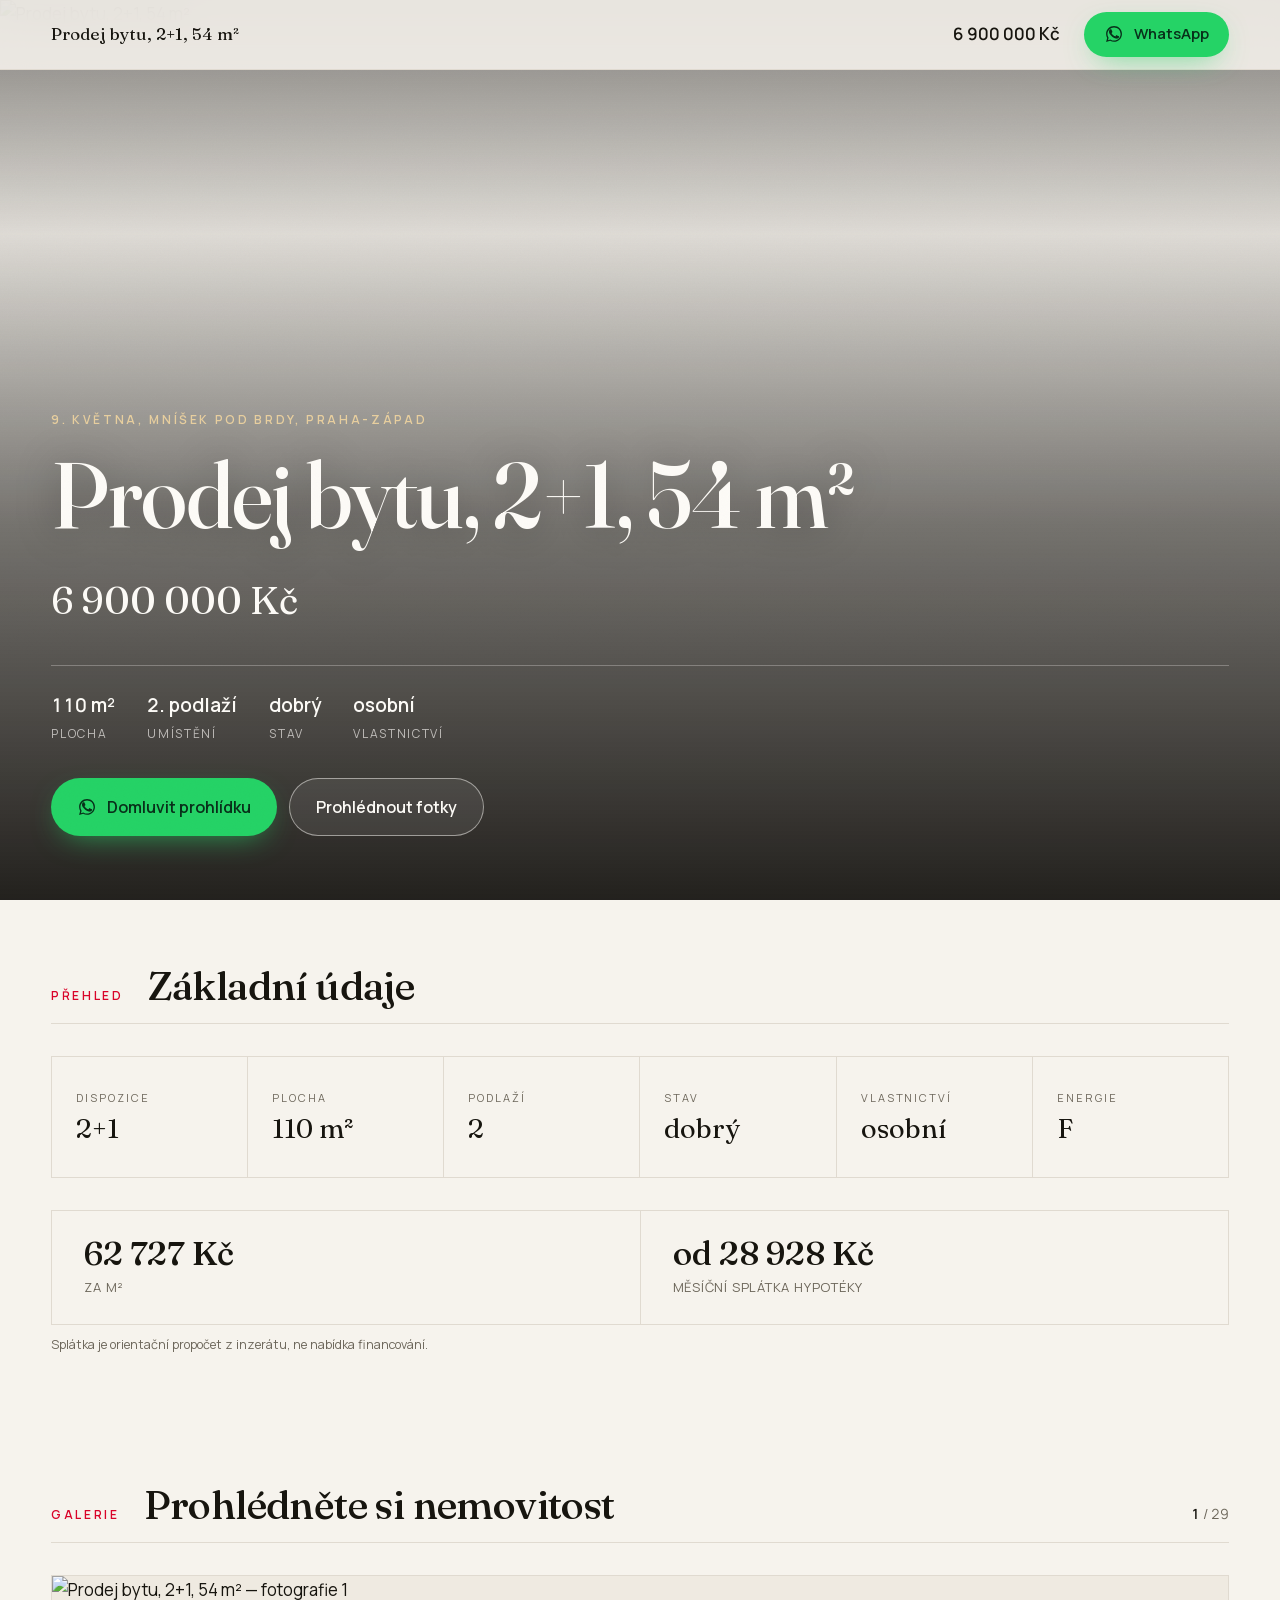
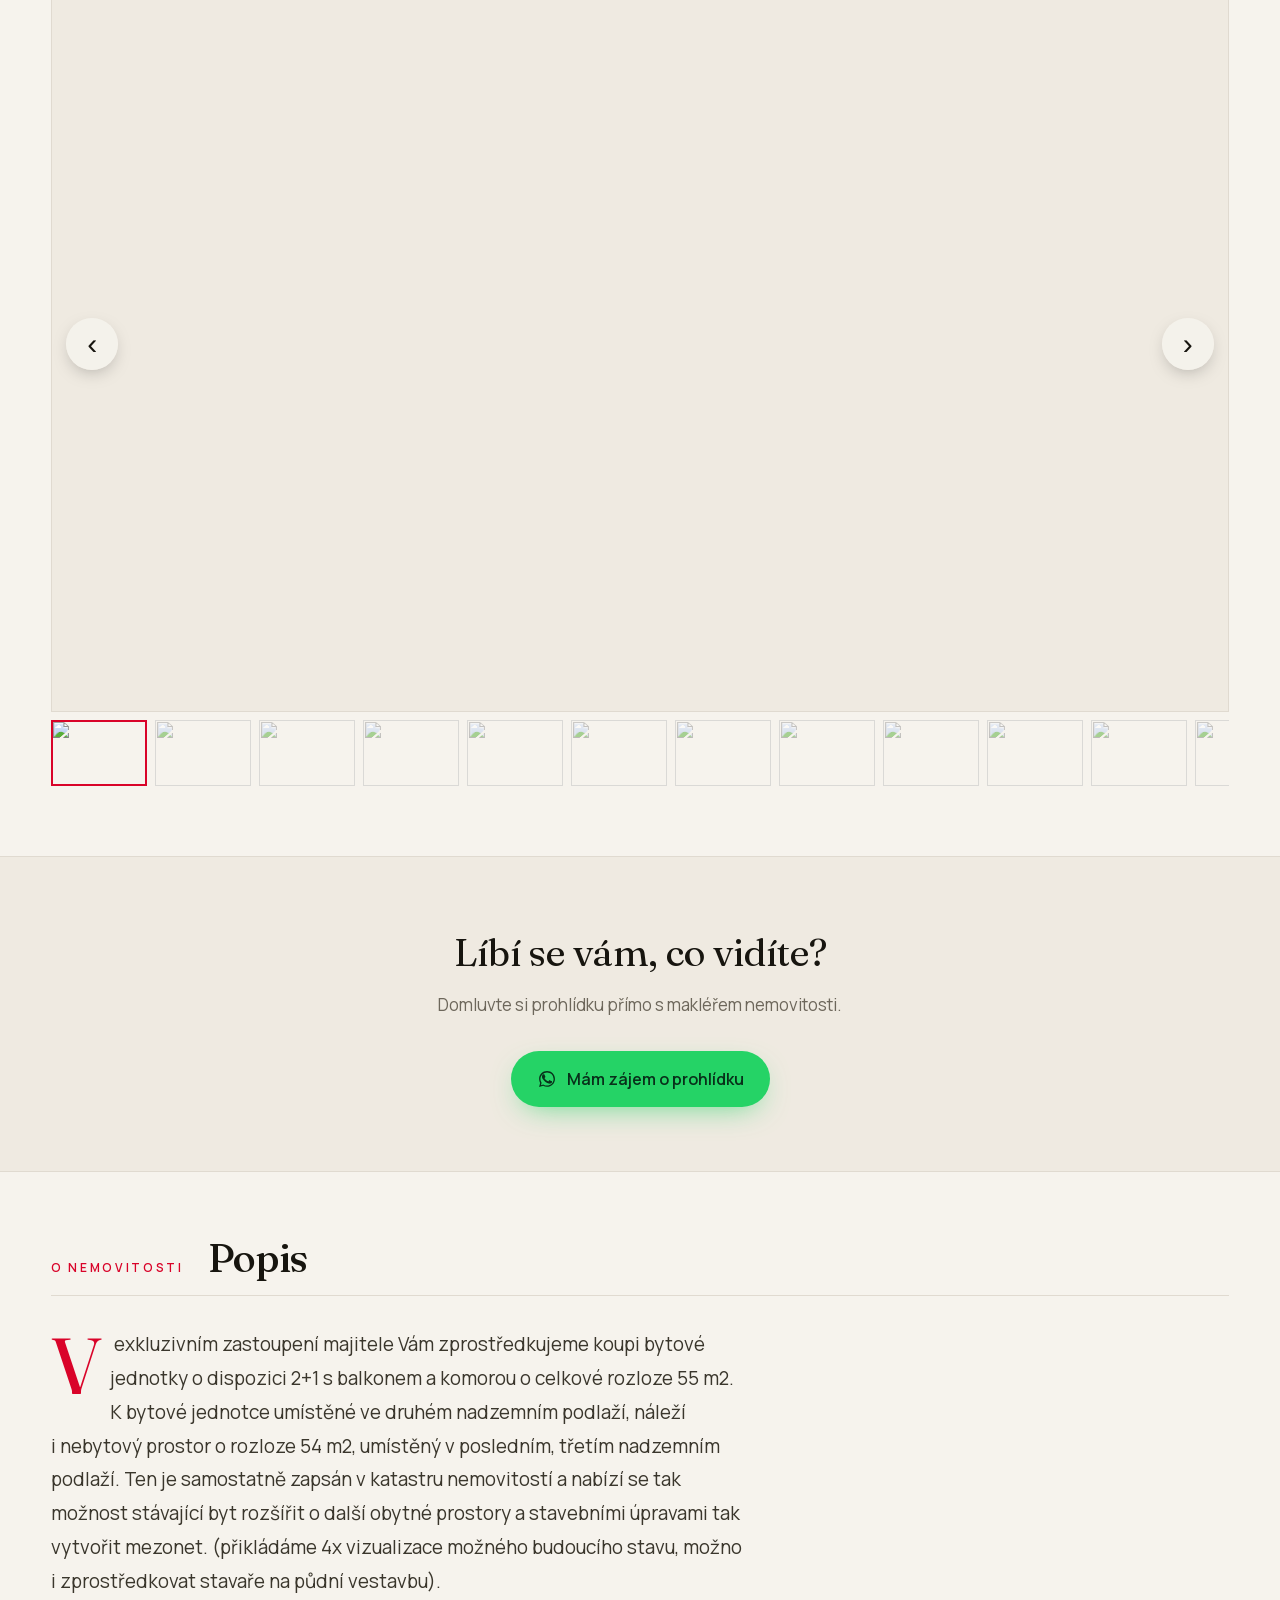
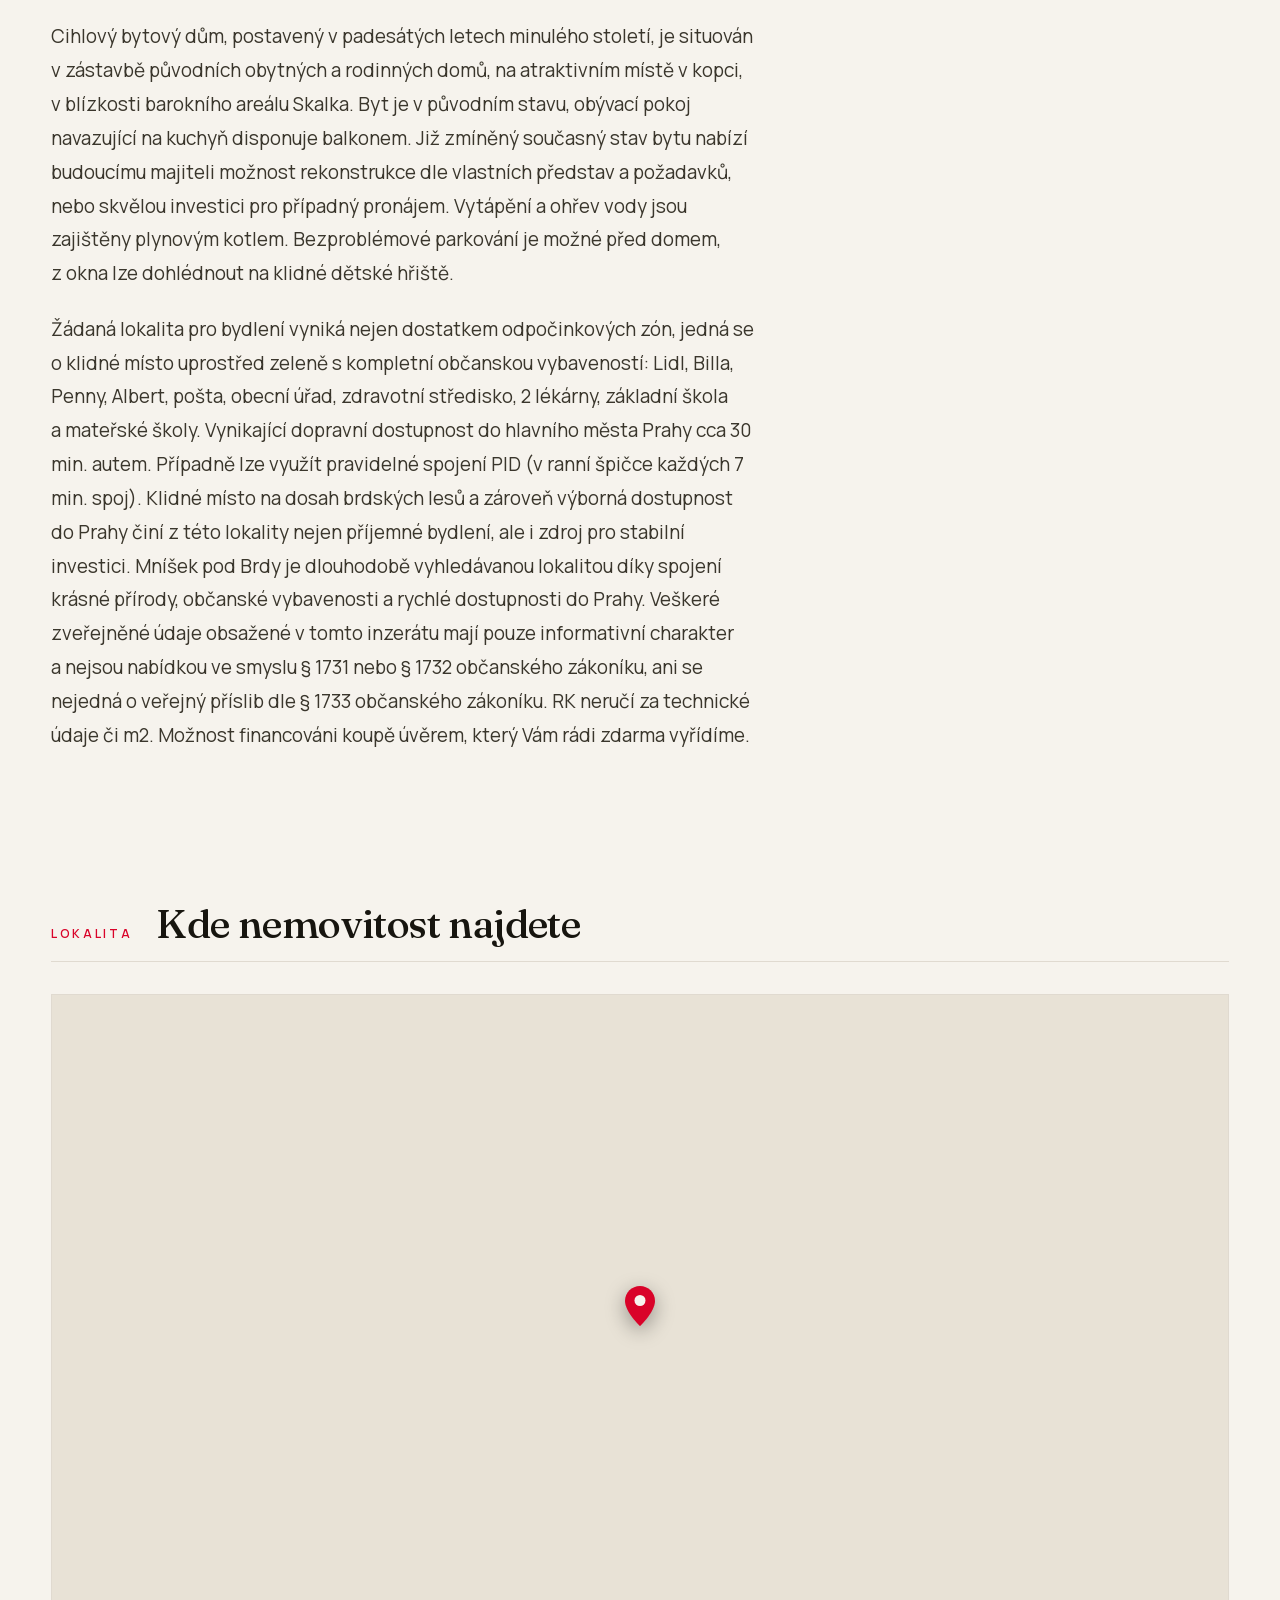
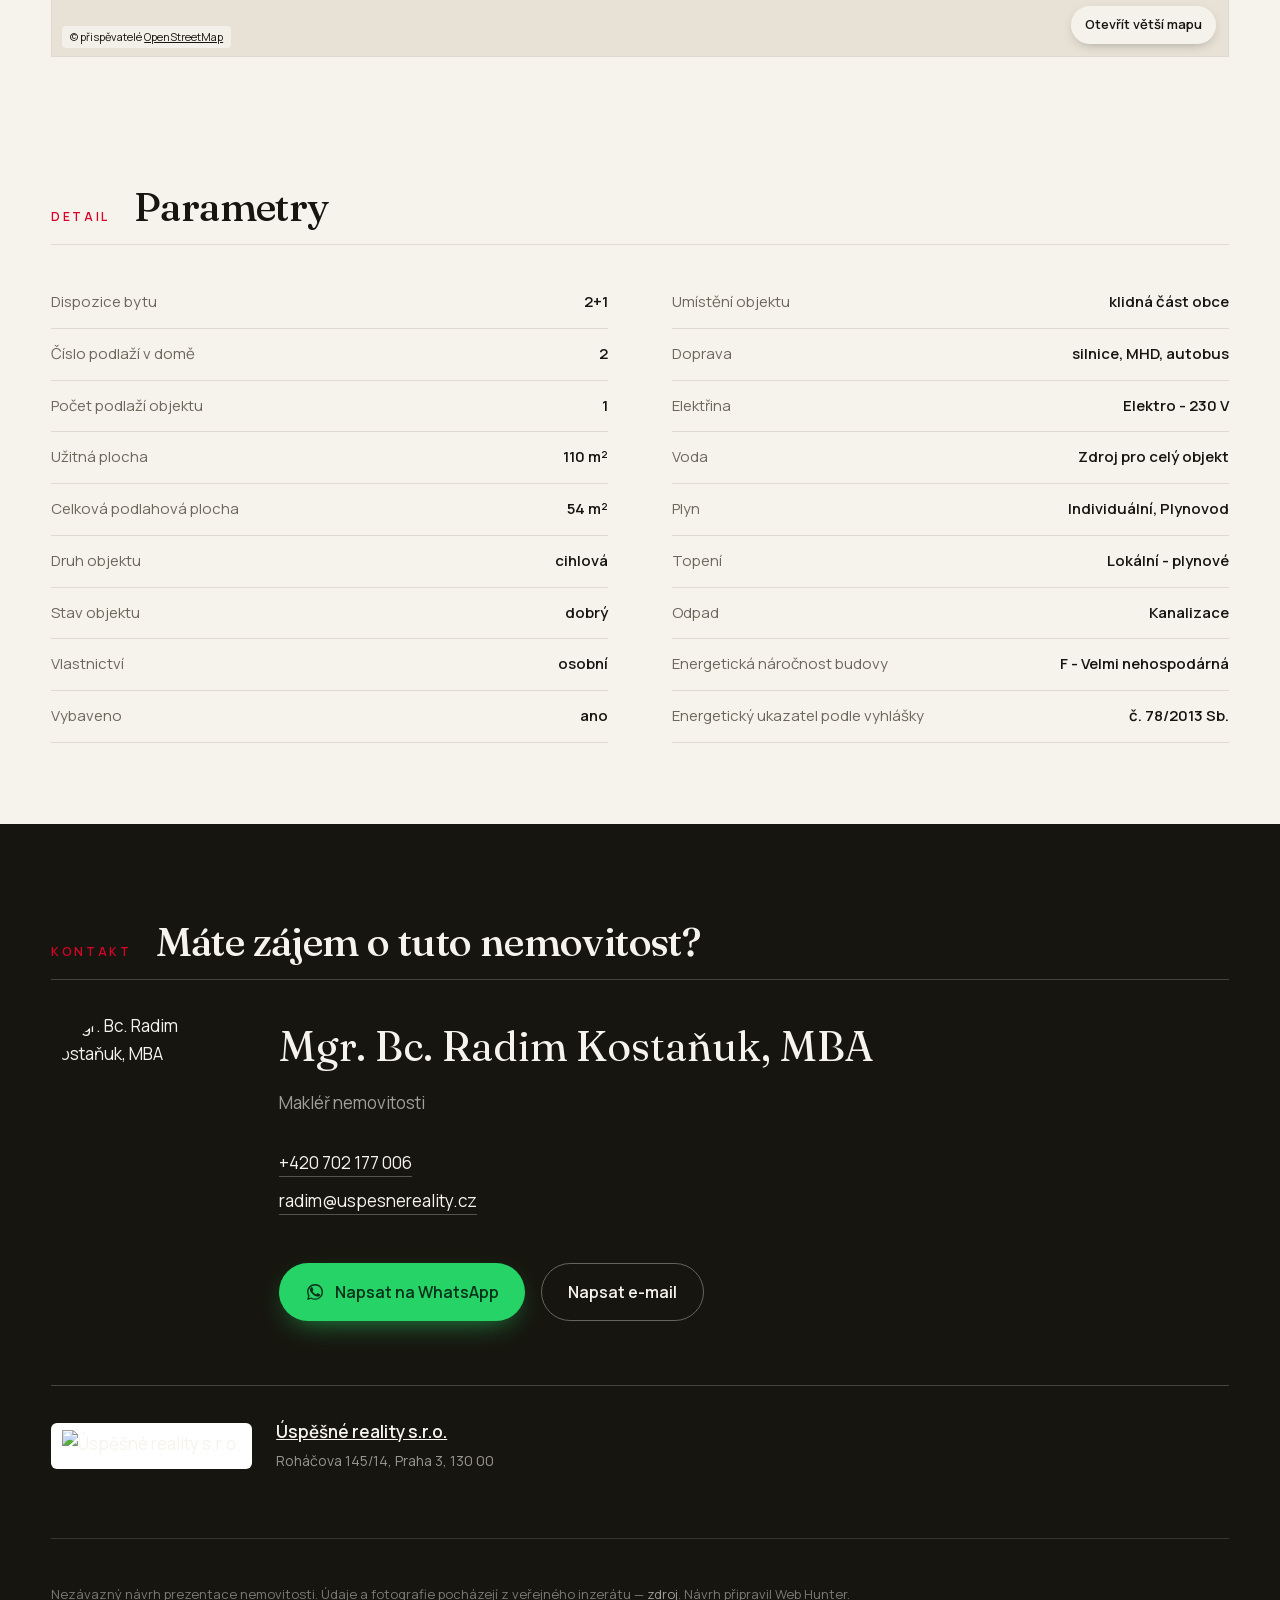
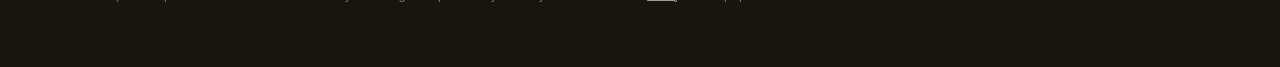
==== prodej-bytu-2-1-54-m2-8612311/index.html @ 0ba601f6 "deploy" ====
<!doctype html>
<html lang="cs"><head>
<meta charset="utf-8">
<meta name="viewport" content="width=device-width,initial-scale=1">
<title>Prodej bytu, 2+1, 54 m² — 9. května, Mníšek pod Brdy, Praha-západ</title>
<meta name="description" content="V exkluzivním zastoupení majitele Vám zprostředkujeme koupi bytové jednotky o dispozici 2+1 s balkonem a komorou o celkové rozloze 55 m2. K bytové jednotce um">
<meta property="og:title" content="Prodej bytu, 2+1, 54 m²">
<meta property="og:description" content="V exkluzivním zastoupení majitele Vám zprostředkujeme koupi bytové jednotky o dispozici 2+1 s balkonem a komorou o celkové rozloze 55 m2. K bytové jednotce um">
<meta property="og:type" content="website">
<meta property="og:locale" content="cs_CZ">
<meta property="og:image" content="https://st.realitymix.cz/i/66675008/8612311/nab_496396875.jpg">
<meta property="og:image:alt" content="Prodej bytu, 2+1, 54 m²">
<meta name="twitter:card" content="summary_large_image">
<meta name="twitter:title" content="Prodej bytu, 2+1, 54 m²">
<meta name="twitter:description" content="V exkluzivním zastoupení majitele Vám zprostředkujeme koupi bytové jednotky o dispozici 2+1 s balkonem a komorou o celkové rozloze 55 m2. K bytové jednotce um">
<meta name="robots" content="noindex">
<script type="application/ld+json">{"@context":"https://schema.org","@graph":[{"@type":"Apartment","@id":"#nemovitost","name":"Prodej bytu, 2+1, 54 m²","address":{"@type":"PostalAddress","addressCountry":"CZ","streetAddress":"9. května","addressLocality":"Středočeský kraj","addressSubLocality":"Mníšek pod Brdy"},"description":"V exkluzivním zastoupení majitele Vám zprostředkujeme koupi bytové jednotky o dispozici 2+1 s balkonem a komorou o celkové rozloze 55 m2. K bytové jednotce um","photo":["https://st.realitymix.cz/i/66675008/8612311/nab_496396875.jpg","https://st.realitymix.cz/i/66675008/8612311/nab_496396881.jpg","https://st.realitymix.cz/i/66675008/8612311/nab_496396887.jpg","https://st.realitymix.cz/i/66675008/8612311/nab_496396889.jpg","https://st.realitymix.cz/i/66675008/8612311/nab_496396895.jpg","https://st.realitymix.cz/i/66675008/8612311/nab_496396899.jpg","https://st.realitymix.cz/i/66675008/8612311/nab_496396903.jpg","https://st.realitymix.cz/i/66675008/8612311/nab_496396907.jpg","https://st.realitymix.cz/i/66675008/8612311/nab_496396909.jpg","https://st.realitymix.cz/i/66675008/8612311/nab_496396915.jpg","https://st.realitymix.cz/i/66675008/8612311/nab_496396919.jpg","https://st.realitymix.cz/i/66675008/8612311/nab_496396923.jpg"],"floorSize":{"@type":"QuantitativeValue","value":110.0,"unitCode":"MTK"},"numberOfRooms":2,"floorLevel":"2","geo":{"@type":"GeoCoordinates","latitude":49.87275678,"longitude":14.26339394},"additionalProperty":[{"@type":"PropertyValue","name":"Dispozice","value":"2+1"},{"@type":"PropertyValue","name":"Stav objektu","value":"dobrý"},{"@type":"PropertyValue","name":"Vlastnictví","value":"osobní"},{"@type":"PropertyValue","name":"Energetická náročnost","value":"F"},{"@type":"PropertyValue","name":"Typ budovy","value":"cihlová"}],"offers":{"@type":"Offer","price":6900000,"priceCurrency":"CZK","availability":"https://schema.org/InStock","businessFunction":"http://purl.org/goodrelations/v1#Sell","seller":{"@id":"#kancelar"}}},{"@type":"RealEstateAgent","@id":"#kancelar","name":"Úspěšné reality s.r.o.","url":"http://www.uspesnereality.cz","logo":"https://st.realitymix.cz/i/logo/logo66675008.jpg","telephone":"+420702177006","email":"info@uspesnereality.cz","address":"Roháčova 145/14, Praha 3, 130 00"},{"@type":"Person","@id":"#makler","name":"Mgr. Bc. Radim Kostaňuk, MBA","jobTitle":"realitní makléř","telephone":"+420702177006","email":"radim@uspesnereality.cz","image":"https://st.realitymix.cz/i/66675008/makleri/makler_1825711.jpg","worksFor":{"@id":"#kancelar"}},{"@type":"RealEstateListing","name":"Prodej bytu, 2+1, 54 m²","mainEntity":{"@id":"#nemovitost"},"inLanguage":"cs-CZ","description":"V exkluzivním zastoupení majitele Vám zprostředkujeme koupi bytové jednotky o dispozici 2+1 s balkonem a komorou o celkové rozloze 55 m2. K bytové jednotce um","primaryImageOfPage":"https://st.realitymix.cz/i/66675008/8612311/nab_496396875.jpg","datePosted":"2026-09-16"}]}</script>
<link rel="preload" href="../assets/fonts/Fraunces-latin-ext.woff2" as="font" type="font/woff2" crossorigin>
<link rel="stylesheet" href="../assets/style.css">
<style>:root{--accent:#d90329;--accent-deep:#7e0218}</style>
</head><body>

<div class="bar"><div class="bar__in">
  <span class="bar__t">Prodej bytu, 2+1, 54 m²</span>
  <span class="bar__p">6 900 000 Kč</span>
  <a class="btn btn--wa" href="https://wa.me/420702177006?text=Dobr%C3%BD%20den%2C%20m%C3%A1m%20z%C3%A1jem%20o%20nemovitost%20Prodej%20bytu%2C%202%2B1%2C%2054%20m%C2%B2%20%E2%80%93%20Mn%C3%AD%C5%A1ek%20pod%20Brdy.%20M%C5%AF%C5%BEeme%20se%20domluvit%20na%20prohl%C3%ADdce%3F" target="_blank" rel="noopener"><svg viewBox="0 0 24 24" aria-hidden="true"><path d="M17.47 14.38c-.3-.15-1.76-.87-2.03-.97-.27-.1-.47-.15-.67.15-.2.3-.77.96-.94 1.16-.17.2-.35.22-.65.07-.3-.15-1.26-.46-2.4-1.48-.89-.79-1.49-1.77-1.66-2.07-.17-.3-.02-.46.13-.61.13-.13.3-.35.45-.52.15-.17.2-.3.3-.5.1-.2.05-.37-.02-.52-.08-.15-.67-1.61-.92-2.21-.24-.58-.49-.5-.67-.51h-.57c-.2 0-.52.07-.79.37-.27.3-1.04 1.02-1.04 2.48s1.06 2.88 1.21 3.08c.15.2 2.1 3.2 5.08 4.49.71.3 1.26.49 1.69.63.71.22 1.36.19 1.87.12.57-.09 1.76-.72 2.01-1.41.25-.7.25-1.29.17-1.42-.07-.13-.27-.2-.57-.35z"/><path d="M12.04 2.5C6.79 2.5 2.52 6.77 2.52 12c0 1.68.44 3.32 1.28 4.76L2.5 21.5l4.87-1.27a9.47 9.47 0 0 0 4.66 1.21h.01c5.25 0 9.52-4.27 9.52-9.5 0-5.23-4.27-9.5-9.52-9.5zm0 17.4h-.01a7.9 7.9 0 0 1-4.02-1.1l-.29-.17-2.99.78.8-2.91-.19-.3a7.86 7.86 0 0 1-1.21-4.2c0-4.35 3.55-7.9 7.91-7.9 2.11 0 4.1.83 5.59 2.32a7.84 7.84 0 0 1 2.32 5.59c0 4.35-3.55 7.89-7.91 7.89z"/></svg>WhatsApp</a>
</div></div>

<header class="hero"><div class="hero__media"><img src="https://st.realitymix.cz/i/66675008/8612311/nab_496396875.jpg" alt="Prodej bytu, 2+1, 54 m²" fetchpriority="high" decoding="async"></div><div class="shell hero__in">
  <p class="eyebrow">9. května, Mníšek pod Brdy, Praha-západ</p>
  <h1>Prodej bytu, 2+1, 54 m²</h1>
  <span class="hero__price">6 900 000 Kč</span>
  <ul class="hero__facts"><li><b>110 m²</b><span>plocha</span></li><li><b>2. podlaží</b><span>umístění</span></li><li><b>dobrý</b><span>stav</span></li><li><b>osobní</b><span>vlastnictví</span></li></ul>
  <div class="hero__cta"><a class="btn btn--wa" href="https://wa.me/420702177006?text=Dobr%C3%BD%20den%2C%20m%C3%A1m%20z%C3%A1jem%20o%20nemovitost%20Prodej%20bytu%2C%202%2B1%2C%2054%20m%C2%B2%20%E2%80%93%20Mn%C3%AD%C5%A1ek%20pod%20Brdy.%20M%C5%AF%C5%BEeme%20se%20domluvit%20na%20prohl%C3%ADdce%3F" target="_blank" rel="noopener"><svg viewBox="0 0 24 24" aria-hidden="true"><path d="M17.47 14.38c-.3-.15-1.76-.87-2.03-.97-.27-.1-.47-.15-.67.15-.2.3-.77.96-.94 1.16-.17.2-.35.22-.65.07-.3-.15-1.26-.46-2.4-1.48-.89-.79-1.49-1.77-1.66-2.07-.17-.3-.02-.46.13-.61.13-.13.3-.35.45-.52.15-.17.2-.3.3-.5.1-.2.05-.37-.02-.52-.08-.15-.67-1.61-.92-2.21-.24-.58-.49-.5-.67-.51h-.57c-.2 0-.52.07-.79.37-.27.3-1.04 1.02-1.04 2.48s1.06 2.88 1.21 3.08c.15.2 2.1 3.2 5.08 4.49.71.3 1.26.49 1.69.63.71.22 1.36.19 1.87.12.57-.09 1.76-.72 2.01-1.41.25-.7.25-1.29.17-1.42-.07-.13-.27-.2-.57-.35z"/><path d="M12.04 2.5C6.79 2.5 2.52 6.77 2.52 12c0 1.68.44 3.32 1.28 4.76L2.5 21.5l4.87-1.27a9.47 9.47 0 0 0 4.66 1.21h.01c5.25 0 9.52-4.27 9.52-9.5 0-5.23-4.27-9.5-9.52-9.5zm0 17.4h-.01a7.9 7.9 0 0 1-4.02-1.1l-.29-.17-2.99.78.8-2.91-.19-.3a7.86 7.86 0 0 1-1.21-4.2c0-4.35 3.55-7.9 7.91-7.9 2.11 0 4.1.83 5.59 2.32a7.84 7.84 0 0 1 2.32 5.59c0 4.35-3.55 7.89-7.91 7.89z"/></svg>Domluvit prohlídku</a>
    <a class="btn btn--clear" href="#galerie">Prohlédnout fotky</a></div>
</div></header>

<main>
<section id="udaje" class="rv"><div class="shell">
  <div class="sec-h"><span class="eyebrow">Přehled</span><h2>Základní údaje</h2></div>
  
  <dl class="facts"><div><dt>Dispozice</dt><dd>2+1</dd></div><div><dt>Plocha</dt><dd>110 m²</dd></div><div><dt>Podlaží</dt><dd>2</dd></div><div><dt>Stav</dt><dd>dobrý</dd></div><div><dt>Vlastnictví</dt><dd>osobní</dd></div><div><dt>Energie</dt><dd>F</dd></div></dl>
  <div class="money"><div><b>62 727 Kč</b><span>za m²</span></div><div><b>od 28 928 Kč</b><span>měsíční splátka hypotéky</span></div></div><p class="money__note">Splátka je orientační propočet z inzerátu, ne nabídka financování.</p>
</div></section>
<section id="galerie" class="rv"><div class="shell">
<div class="sec-h"><span class="eyebrow">Galerie</span><h2>Prohlédněte si nemovitost</h2>
  <span class="counter"><b id="slide-now">1</b> / 29</span></div>
<div class="show" id="show">
  <div class="show__stage"><figure class="slide is-on" data-s="0"><img src="https://st.realitymix.cz/i/66675008/8612311/nab_496396875.jpg" alt="Prodej bytu, 2+1, 54 m² — fotografie 1" decoding="async"></figure><figure class="slide" data-s="1"><img src="https://st.realitymix.cz/i/66675008/8612311/nab_496396881.jpg" alt="Prodej bytu, 2+1, 54 m² — fotografie 2" loading="lazy" decoding="async"></figure><figure class="slide" data-s="2"><img src="https://st.realitymix.cz/i/66675008/8612311/nab_496396887.jpg" alt="Prodej bytu, 2+1, 54 m² — fotografie 3" loading="lazy" decoding="async"></figure><figure class="slide" data-s="3"><img src="https://st.realitymix.cz/i/66675008/8612311/nab_496396889.jpg" alt="Prodej bytu, 2+1, 54 m² — fotografie 4" loading="lazy" decoding="async"></figure><figure class="slide" data-s="4"><img src="https://st.realitymix.cz/i/66675008/8612311/nab_496396895.jpg" alt="Prodej bytu, 2+1, 54 m² — fotografie 5" loading="lazy" decoding="async"></figure><figure class="slide" data-s="5"><img src="https://st.realitymix.cz/i/66675008/8612311/nab_496396899.jpg" alt="Prodej bytu, 2+1, 54 m² — fotografie 6" loading="lazy" decoding="async"></figure><figure class="slide" data-s="6"><img src="https://st.realitymix.cz/i/66675008/8612311/nab_496396903.jpg" alt="Prodej bytu, 2+1, 54 m² — fotografie 7" loading="lazy" decoding="async"></figure><figure class="slide" data-s="7"><img src="https://st.realitymix.cz/i/66675008/8612311/nab_496396907.jpg" alt="Prodej bytu, 2+1, 54 m² — fotografie 8" loading="lazy" decoding="async"></figure><figure class="slide" data-s="8"><img src="https://st.realitymix.cz/i/66675008/8612311/nab_496396909.jpg" alt="Prodej bytu, 2+1, 54 m² — fotografie 9" loading="lazy" decoding="async"></figure><figure class="slide" data-s="9"><img src="https://st.realitymix.cz/i/66675008/8612311/nab_496396915.jpg" alt="Prodej bytu, 2+1, 54 m² — fotografie 10" loading="lazy" decoding="async"></figure><figure class="slide" data-s="10"><img src="https://st.realitymix.cz/i/66675008/8612311/nab_496396919.jpg" alt="Prodej bytu, 2+1, 54 m² — fotografie 11" loading="lazy" decoding="async"></figure><figure class="slide" data-s="11"><img src="https://st.realitymix.cz/i/66675008/8612311/nab_496396923.jpg" alt="Prodej bytu, 2+1, 54 m² — fotografie 12" loading="lazy" decoding="async"></figure><figure class="slide" data-s="12"><img src="https://st.realitymix.cz/i/66675008/8612311/nab_496396929.jpg" alt="Prodej bytu, 2+1, 54 m² — fotografie 13" loading="lazy" decoding="async"></figure><figure class="slide" data-s="13"><img src="https://st.realitymix.cz/i/66675008/8612311/nab_496396931.jpg" alt="Prodej bytu, 2+1, 54 m² — fotografie 14" loading="lazy" decoding="async"></figure><figure class="slide" data-s="14"><img src="https://st.realitymix.cz/i/66675008/8612311/nab_496396937.jpg" alt="Prodej bytu, 2+1, 54 m² — fotografie 15" loading="lazy" decoding="async"></figure><figure class="slide" data-s="15"><img src="https://st.realitymix.cz/i/66675008/8612311/nab_496396939.jpg" alt="Prodej bytu, 2+1, 54 m² — fotografie 16" loading="lazy" decoding="async"></figure><figure class="slide" data-s="16"><img src="https://st.realitymix.cz/i/66675008/8612311/nab_496396943.jpg" alt="Prodej bytu, 2+1, 54 m² — fotografie 17" loading="lazy" decoding="async"></figure><figure class="slide" data-s="17"><img src="https://st.realitymix.cz/i/66675008/8612311/nab_496396947.jpg" alt="Prodej bytu, 2+1, 54 m² — fotografie 18" loading="lazy" decoding="async"></figure><figure class="slide" data-s="18"><img src="https://st.realitymix.cz/i/66675008/8612311/nab_496396949.jpg" alt="Prodej bytu, 2+1, 54 m² — fotografie 19" loading="lazy" decoding="async"></figure><figure class="slide" data-s="19"><img src="https://st.realitymix.cz/i/66675008/8612311/nab_496396951.jpg" alt="Prodej bytu, 2+1, 54 m² — fotografie 20" loading="lazy" decoding="async"></figure><figure class="slide" data-s="20"><img src="https://st.realitymix.cz/i/66675008/8612311/nab_496396955.jpg" alt="Prodej bytu, 2+1, 54 m² — fotografie 21" loading="lazy" decoding="async"></figure><figure class="slide" data-s="21"><img src="https://st.realitymix.cz/i/66675008/8612311/nab_496396957.jpg" alt="Prodej bytu, 2+1, 54 m² — fotografie 22" loading="lazy" decoding="async"></figure><figure class="slide" data-s="22"><img src="https://st.realitymix.cz/i/66675008/8612311/nab_496396961.jpg" alt="Prodej bytu, 2+1, 54 m² — fotografie 23" loading="lazy" decoding="async"></figure><figure class="slide" data-s="23"><img src="https://st.realitymix.cz/i/66675008/8612311/nab_496396963.jpg" alt="Prodej bytu, 2+1, 54 m² — fotografie 24" loading="lazy" decoding="async"></figure><figure class="slide" data-s="24"><img src="https://st.realitymix.cz/i/66675008/8612311/nab_496396965.jpg" alt="Prodej bytu, 2+1, 54 m² — fotografie 25" loading="lazy" decoding="async"></figure><figure class="slide" data-s="25"><img src="https://st.realitymix.cz/i/66675008/8612311/nab_496396969.jpg" alt="Prodej bytu, 2+1, 54 m² — fotografie 26" loading="lazy" decoding="async"></figure><figure class="slide" data-s="26"><img src="https://st.realitymix.cz/i/66675008/8612311/nab_496396971.jpg" alt="Prodej bytu, 2+1, 54 m² — fotografie 27" loading="lazy" decoding="async"></figure><figure class="slide" data-s="27"><img src="https://st.realitymix.cz/i/66675008/8612311/nab_496396975.jpg" alt="Prodej bytu, 2+1, 54 m² — fotografie 28" loading="lazy" decoding="async"></figure><figure class="slide" data-s="28"><img src="https://st.realitymix.cz/i/66675008/8612311/nab_496396977.jpg" alt="Prodej bytu, 2+1, 54 m² — fotografie 29" loading="lazy" decoding="async"></figure></div>
  <button class="show__nav show__prev" type="button" aria-label="Předchozí fotografie">&lsaquo;</button>
  <button class="show__nav show__next" type="button" aria-label="Další fotografie">&rsaquo;</button>
</div>
<div class="thumbs"><button type="button" class="thumb is-on" data-t="0" aria-label="Fotografie 1"><img src="https://st.realitymix.cz/i/66675008/8612311/nab_496396875_nahled.jpg" alt="" loading="lazy"></button><button type="button" class="thumb" data-t="1" aria-label="Fotografie 2"><img src="https://st.realitymix.cz/i/66675008/8612311/nab_496396881_nahled.jpg" alt="" loading="lazy"></button><button type="button" class="thumb" data-t="2" aria-label="Fotografie 3"><img src="https://st.realitymix.cz/i/66675008/8612311/nab_496396887_nahled.jpg" alt="" loading="lazy"></button><button type="button" class="thumb" data-t="3" aria-label="Fotografie 4"><img src="https://st.realitymix.cz/i/66675008/8612311/nab_496396889_nahled.jpg" alt="" loading="lazy"></button><button type="button" class="thumb" data-t="4" aria-label="Fotografie 5"><img src="https://st.realitymix.cz/i/66675008/8612311/nab_496396895_nahled.jpg" alt="" loading="lazy"></button><button type="button" class="thumb" data-t="5" aria-label="Fotografie 6"><img src="https://st.realitymix.cz/i/66675008/8612311/nab_496396899_nahled.jpg" alt="" loading="lazy"></button><button type="button" class="thumb" data-t="6" aria-label="Fotografie 7"><img src="https://st.realitymix.cz/i/66675008/8612311/nab_496396903_nahled.jpg" alt="" loading="lazy"></button><button type="button" class="thumb" data-t="7" aria-label="Fotografie 8"><img src="https://st.realitymix.cz/i/66675008/8612311/nab_496396907_nahled.jpg" alt="" loading="lazy"></button><button type="button" class="thumb" data-t="8" aria-label="Fotografie 9"><img src="https://st.realitymix.cz/i/66675008/8612311/nab_496396909_nahled.jpg" alt="" loading="lazy"></button><button type="button" class="thumb" data-t="9" aria-label="Fotografie 10"><img src="https://st.realitymix.cz/i/66675008/8612311/nab_496396915_nahled.jpg" alt="" loading="lazy"></button><button type="button" class="thumb" data-t="10" aria-label="Fotografie 11"><img src="https://st.realitymix.cz/i/66675008/8612311/nab_496396919_nahled.jpg" alt="" loading="lazy"></button><button type="button" class="thumb" data-t="11" aria-label="Fotografie 12"><img src="https://st.realitymix.cz/i/66675008/8612311/nab_496396923_nahled.jpg" alt="" loading="lazy"></button><button type="button" class="thumb" data-t="12" aria-label="Fotografie 13"><img src="https://st.realitymix.cz/i/66675008/8612311/nab_496396929_nahled.jpg" alt="" loading="lazy"></button><button type="button" class="thumb" data-t="13" aria-label="Fotografie 14"><img src="https://st.realitymix.cz/i/66675008/8612311/nab_496396931_nahled.jpg" alt="" loading="lazy"></button><button type="button" class="thumb" data-t="14" aria-label="Fotografie 15"><img src="https://st.realitymix.cz/i/66675008/8612311/nab_496396937_nahled.jpg" alt="" loading="lazy"></button><button type="button" class="thumb" data-t="15" aria-label="Fotografie 16"><img src="https://st.realitymix.cz/i/66675008/8612311/nab_496396939_nahled.jpg" alt="" loading="lazy"></button><button type="button" class="thumb" data-t="16" aria-label="Fotografie 17"><img src="https://st.realitymix.cz/i/66675008/8612311/nab_496396943_nahled.jpg" alt="" loading="lazy"></button><button type="button" class="thumb" data-t="17" aria-label="Fotografie 18"><img src="https://st.realitymix.cz/i/66675008/8612311/nab_496396947_nahled.jpg" alt="" loading="lazy"></button><button type="button" class="thumb" data-t="18" aria-label="Fotografie 19"><img src="https://st.realitymix.cz/i/66675008/8612311/nab_496396949_nahled.jpg" alt="" loading="lazy"></button><button type="button" class="thumb" data-t="19" aria-label="Fotografie 20"><img src="https://st.realitymix.cz/i/66675008/8612311/nab_496396951_nahled.jpg" alt="" loading="lazy"></button><button type="button" class="thumb" data-t="20" aria-label="Fotografie 21"><img src="https://st.realitymix.cz/i/66675008/8612311/nab_496396955_nahled.jpg" alt="" loading="lazy"></button><button type="button" class="thumb" data-t="21" aria-label="Fotografie 22"><img src="https://st.realitymix.cz/i/66675008/8612311/nab_496396957_nahled.jpg" alt="" loading="lazy"></button><button type="button" class="thumb" data-t="22" aria-label="Fotografie 23"><img src="https://st.realitymix.cz/i/66675008/8612311/nab_496396961_nahled.jpg" alt="" loading="lazy"></button><button type="button" class="thumb" data-t="23" aria-label="Fotografie 24"><img src="https://st.realitymix.cz/i/66675008/8612311/nab_496396963_nahled.jpg" alt="" loading="lazy"></button><button type="button" class="thumb" data-t="24" aria-label="Fotografie 25"><img src="https://st.realitymix.cz/i/66675008/8612311/nab_496396965_nahled.jpg" alt="" loading="lazy"></button><button type="button" class="thumb" data-t="25" aria-label="Fotografie 26"><img src="https://st.realitymix.cz/i/66675008/8612311/nab_496396969_nahled.jpg" alt="" loading="lazy"></button><button type="button" class="thumb" data-t="26" aria-label="Fotografie 27"><img src="https://st.realitymix.cz/i/66675008/8612311/nab_496396971_nahled.jpg" alt="" loading="lazy"></button><button type="button" class="thumb" data-t="27" aria-label="Fotografie 28"><img src="https://st.realitymix.cz/i/66675008/8612311/nab_496396975_nahled.jpg" alt="" loading="lazy"></button><button type="button" class="thumb" data-t="28" aria-label="Fotografie 29"><img src="https://st.realitymix.cz/i/66675008/8612311/nab_496396977_nahled.jpg" alt="" loading="lazy"></button></div>
</div></section>

<section class="pitch rv"><div class="shell">
  <p class="pitch__q">Líbí se vám, co vidíte?</p>
  <p class="pitch__s">Domluvte si prohlídku přímo s makléřem nemovitosti.</p>
  <div class="cta"><a class="btn btn--wa" href="https://wa.me/420702177006?text=Dobr%C3%BD%20den%2C%20m%C3%A1m%20z%C3%A1jem%20o%20nemovitost%20Prodej%20bytu%2C%202%2B1%2C%2054%20m%C2%B2%20%E2%80%93%20Mn%C3%AD%C5%A1ek%20pod%20Brdy.%20M%C5%AF%C5%BEeme%20se%20domluvit%20na%20prohl%C3%ADdce%3F" target="_blank" rel="noopener"><svg viewBox="0 0 24 24" aria-hidden="true"><path d="M17.47 14.38c-.3-.15-1.76-.87-2.03-.97-.27-.1-.47-.15-.67.15-.2.3-.77.96-.94 1.16-.17.2-.35.22-.65.07-.3-.15-1.26-.46-2.4-1.48-.89-.79-1.49-1.77-1.66-2.07-.17-.3-.02-.46.13-.61.13-.13.3-.35.45-.52.15-.17.2-.3.3-.5.1-.2.05-.37-.02-.52-.08-.15-.67-1.61-.92-2.21-.24-.58-.49-.5-.67-.51h-.57c-.2 0-.52.07-.79.37-.27.3-1.04 1.02-1.04 2.48s1.06 2.88 1.21 3.08c.15.2 2.1 3.2 5.08 4.49.71.3 1.26.49 1.69.63.71.22 1.36.19 1.87.12.57-.09 1.76-.72 2.01-1.41.25-.7.25-1.29.17-1.42-.07-.13-.27-.2-.57-.35z"/><path d="M12.04 2.5C6.79 2.5 2.52 6.77 2.52 12c0 1.68.44 3.32 1.28 4.76L2.5 21.5l4.87-1.27a9.47 9.47 0 0 0 4.66 1.21h.01c5.25 0 9.52-4.27 9.52-9.5 0-5.23-4.27-9.5-9.52-9.5zm0 17.4h-.01a7.9 7.9 0 0 1-4.02-1.1l-.29-.17-2.99.78.8-2.91-.19-.3a7.86 7.86 0 0 1-1.21-4.2c0-4.35 3.55-7.9 7.91-7.9 2.11 0 4.1.83 5.59 2.32a7.84 7.84 0 0 1 2.32 5.59c0 4.35-3.55 7.89-7.91 7.89z"/></svg>Mám zájem o prohlídku</a></div>
</div></section>
<section id="popis" class="rv"><div class="shell">
<div class="sec-h"><span class="eyebrow">O nemovitosti</span><h2>Popis</h2></div>
<div class="prose"><p>V exkluzivním zastoupení majitele Vám zprostředkujeme koupi bytové jednotky o dispozici 2+1 s balkonem a komorou o celkové rozloze 55 m2. K bytové jednotce umístěné ve druhém nadzemním podlaží, náleží i nebytový prostor o rozloze 54 m2, umístěný v posledním, třetím nadzemním podlaží. Ten je samostatně zapsán v katastru nemovitostí a nabízí se tak možnost stávající byt rozšířit o další obytné prostory a stavebními úpravami tak vytvořit mezonet. (přikládáme 4x vizualizace možného budoucího stavu, možno i zprostředkovat stavaře na půdní vestavbu).</p><p>Cihlový bytový dům, postavený v padesátých letech minulého století, je situován v zástavbě původních obytných a rodinných domů, na atraktivním místě v kopci, v blízkosti barokního areálu Skalka. Byt je v původním stavu, obývací pokoj navazující na kuchyň disponuje balkonem. Již zmíněný současný stav bytu nabízí budoucímu majiteli možnost rekonstrukce dle vlastních představ a požadavků, nebo skvělou investici pro případný pronájem. Vytápění a ohřev vody jsou zajištěny plynovým kotlem. Bezproblémové parkování je možné před domem, z okna lze dohlédnout na klidné dětské hřiště.</p><p>Žádaná lokalita pro bydlení vyniká nejen dostatkem odpočinkových zón, jedná se o klidné místo uprostřed zeleně s kompletní občanskou vybaveností: Lidl, Billa, Penny, Albert, pošta, obecní úřad, zdravotní středisko, 2 lékárny, základní škola a mateřské školy. Vynikající dopravní dostupnost do hlavního města Prahy cca 30 min. autem. Případně lze využít pravidelné spojení PID (v ranní špičce každých 7 min. spoj). Klidné místo na dosah brdských lesů a zároveň výborná dostupnost do Prahy činí z této lokality nejen příjemné bydlení, ale i zdroj pro stabilní investici. Mníšek pod Brdy je dlouhodobě vyhledávanou lokalitou díky spojení krásné přírody, občanské vybavenosti a rychlé dostupnosti do Prahy. Veškeré zveřejněné údaje obsažené v tomto inzerátu mají pouze informativní charakter a nejsou nabídkou ve smyslu § 1731 nebo § 1732 občanského zákoníku, ani se nejedná o veřejný příslib dle § 1733 občanského zákoníku. RK neručí za technické údaje či m2. Možnost financováni koupě úvěrem, který Vám rádi zdarma vyřídíme.</p></div></div></section>
<section id="mapa" class="rv"><div class="shell"><div class="sec-h"><span class="eyebrow">Lokalita</span><h2>Kde nemovitost najdete</h2></div>
<div class="map" data-map>
  <div class="map__tiles" style="grid-template-columns:repeat(7,256px);
       transform:translate(-914px,-558px)"><img data-src="https://tile.openstreetmap.org/16/35361/22260.png" alt="" decoding="async"><img data-src="https://tile.openstreetmap.org/16/35362/22260.png" alt="" decoding="async"><img data-src="https://tile.openstreetmap.org/16/35363/22260.png" alt="" decoding="async"><img data-src="https://tile.openstreetmap.org/16/35364/22260.png" alt="" decoding="async"><img data-src="https://tile.openstreetmap.org/16/35365/22260.png" alt="" decoding="async"><img data-src="https://tile.openstreetmap.org/16/35366/22260.png" alt="" decoding="async"><img data-src="https://tile.openstreetmap.org/16/35367/22260.png" alt="" decoding="async"><img data-src="https://tile.openstreetmap.org/16/35361/22261.png" alt="" decoding="async"><img data-src="https://tile.openstreetmap.org/16/35362/22261.png" alt="" decoding="async"><img data-src="https://tile.openstreetmap.org/16/35363/22261.png" alt="" decoding="async"><img data-src="https://tile.openstreetmap.org/16/35364/22261.png" alt="" decoding="async"><img data-src="https://tile.openstreetmap.org/16/35365/22261.png" alt="" decoding="async"><img data-src="https://tile.openstreetmap.org/16/35366/22261.png" alt="" decoding="async"><img data-src="https://tile.openstreetmap.org/16/35367/22261.png" alt="" decoding="async"><img data-src="https://tile.openstreetmap.org/16/35361/22262.png" alt="" decoding="async"><img data-src="https://tile.openstreetmap.org/16/35362/22262.png" alt="" decoding="async"><img data-src="https://tile.openstreetmap.org/16/35363/22262.png" alt="" decoding="async"><img data-src="https://tile.openstreetmap.org/16/35364/22262.png" alt="" decoding="async"><img data-src="https://tile.openstreetmap.org/16/35365/22262.png" alt="" decoding="async"><img data-src="https://tile.openstreetmap.org/16/35366/22262.png" alt="" decoding="async"><img data-src="https://tile.openstreetmap.org/16/35367/22262.png" alt="" decoding="async"><img data-src="https://tile.openstreetmap.org/16/35361/22263.png" alt="" decoding="async"><img data-src="https://tile.openstreetmap.org/16/35362/22263.png" alt="" decoding="async"><img data-src="https://tile.openstreetmap.org/16/35363/22263.png" alt="" decoding="async"><img data-src="https://tile.openstreetmap.org/16/35364/22263.png" alt="" decoding="async"><img data-src="https://tile.openstreetmap.org/16/35365/22263.png" alt="" decoding="async"><img data-src="https://tile.openstreetmap.org/16/35366/22263.png" alt="" decoding="async"><img data-src="https://tile.openstreetmap.org/16/35367/22263.png" alt="" decoding="async"><img data-src="https://tile.openstreetmap.org/16/35361/22264.png" alt="" decoding="async"><img data-src="https://tile.openstreetmap.org/16/35362/22264.png" alt="" decoding="async"><img data-src="https://tile.openstreetmap.org/16/35363/22264.png" alt="" decoding="async"><img data-src="https://tile.openstreetmap.org/16/35364/22264.png" alt="" decoding="async"><img data-src="https://tile.openstreetmap.org/16/35365/22264.png" alt="" decoding="async"><img data-src="https://tile.openstreetmap.org/16/35366/22264.png" alt="" decoding="async"><img data-src="https://tile.openstreetmap.org/16/35367/22264.png" alt="" decoding="async"></div>
  <div class="map__pin">
    <svg viewBox="0 0 24 32" aria-hidden="true"><path d="M12 0C5.4 0 0 5.3 0 11.9 0 20.6 12 32 12 32s12-11.4 12-20.1C24 5.3 18.6 0 12 0z"/><circle cx="12" cy="11.6" r="4.4"/></svg>
  </div>
  <a class="map__out" href="https://www.openstreetmap.org/?mlat=49.87275678&amp;mlon=14.26339394#map=17/49.87275678/14.26339394" target="_blank" rel="noopener">Otevřít větší mapu</a>
  <p class="map__credit">© přispěvatelé <a href="https://www.openstreetmap.org/copyright"
     target="_blank" rel="noopener">OpenStreetMap</a></p>
</div></div></section>
<section id="parametry" class="rv"><div class="shell">
<div class="sec-h"><span class="eyebrow">Detail</span><h2>Parametry</h2></div>
<dl class="params"><div><dt>Dispozice bytu</dt><dd>2+1</dd></div><div><dt>Číslo podlaží v domě</dt><dd>2</dd></div><div><dt>Počet podlaží objektu</dt><dd>1</dd></div><div><dt>Užitná plocha</dt><dd>110 m²</dd></div><div><dt>Celková podlahová plocha</dt><dd>54 m²</dd></div><div><dt>Druh objektu</dt><dd>cihlová</dd></div><div><dt>Stav objektu</dt><dd>dobrý</dd></div><div><dt>Vlastnictví</dt><dd>osobní</dd></div><div><dt>Vybaveno</dt><dd>ano</dd></div><div><dt>Umístění objektu</dt><dd>klidná část obce</dd></div><div><dt>Doprava</dt><dd>silnice, MHD, autobus</dd></div><div><dt>Elektřina</dt><dd>Elektro - 230 V</dd></div><div><dt>Voda</dt><dd>Zdroj pro celý objekt</dd></div><div><dt>Plyn</dt><dd>Individuální, Plynovod</dd></div><div><dt>Topení</dt><dd>Lokální - plynové</dd></div><div><dt>Odpad</dt><dd>Kanalizace</dd></div><div><dt>Energetická náročnost budovy</dt><dd>F - Velmi nehospodárná</dd></div><div><dt>Energetický ukazatel podle vyhlášky</dt><dd>č. 78/2013 Sb.</dd></div></dl></div></section>
<section id="kontakt" class="contact"><div class="shell rv">
<div class="sec-h"><span class="eyebrow">Kontakt</span><h2>Máte zájem o tuto nemovitost?</h2></div>
<div class="agent"><img class="agent__photo" src="https://st.realitymix.cz/i/66675008/makleri/makler_1825711.jpg" alt="Mgr. Bc. Radim Kostaňuk, MBA" loading="lazy"><div>
  <p class="agent__name">Mgr. Bc. Radim Kostaňuk, MBA</p>
  <p class="agent__role">Makléř nemovitosti</p>
  <ul class="agent__lines"><li><a href="tel:+420702177006">+420 702 177 006</a></li><li><a href="mailto:radim@uspesnereality.cz">radim@uspesnereality.cz</a></li></ul>
  <div class="cta"><a class="btn btn--wa" href="https://wa.me/420702177006?text=Dobr%C3%BD%20den%2C%20m%C3%A1m%20z%C3%A1jem%20o%20nemovitost%20Prodej%20bytu%2C%202%2B1%2C%2054%20m%C2%B2%20%E2%80%93%20Mn%C3%AD%C5%A1ek%20pod%20Brdy.%20M%C5%AF%C5%BEeme%20se%20domluvit%20na%20prohl%C3%ADdce%3F" target="_blank" rel="noopener"><svg viewBox="0 0 24 24" aria-hidden="true"><path d="M17.47 14.38c-.3-.15-1.76-.87-2.03-.97-.27-.1-.47-.15-.67.15-.2.3-.77.96-.94 1.16-.17.2-.35.22-.65.07-.3-.15-1.26-.46-2.4-1.48-.89-.79-1.49-1.77-1.66-2.07-.17-.3-.02-.46.13-.61.13-.13.3-.35.45-.52.15-.17.2-.3.3-.5.1-.2.05-.37-.02-.52-.08-.15-.67-1.61-.92-2.21-.24-.58-.49-.5-.67-.51h-.57c-.2 0-.52.07-.79.37-.27.3-1.04 1.02-1.04 2.48s1.06 2.88 1.21 3.08c.15.2 2.1 3.2 5.08 4.49.71.3 1.26.49 1.69.63.71.22 1.36.19 1.87.12.57-.09 1.76-.72 2.01-1.41.25-.7.25-1.29.17-1.42-.07-.13-.27-.2-.57-.35z"/><path d="M12.04 2.5C6.79 2.5 2.52 6.77 2.52 12c0 1.68.44 3.32 1.28 4.76L2.5 21.5l4.87-1.27a9.47 9.47 0 0 0 4.66 1.21h.01c5.25 0 9.52-4.27 9.52-9.5 0-5.23-4.27-9.5-9.52-9.5zm0 17.4h-.01a7.9 7.9 0 0 1-4.02-1.1l-.29-.17-2.99.78.8-2.91-.19-.3a7.86 7.86 0 0 1-1.21-4.2c0-4.35 3.55-7.9 7.91-7.9 2.11 0 4.1.83 5.59 2.32a7.84 7.84 0 0 1 2.32 5.59c0 4.35-3.55 7.89-7.91 7.89z"/></svg>Napsat na WhatsApp</a><a class="btn btn--ghost" href="mailto:radim@uspesnereality.cz?subject=Dotaz k nemovitosti: Prodej bytu, 2+1, 54 m²">Napsat e-mail</a></div>
</div></div><div class="agency"><img src="https://st.realitymix.cz/i/logo/logo66675008.jpg" alt="Úspěšné reality s.r.o." loading="lazy"><div><b><a href="http://www.uspesnereality.cz" target="_blank" rel="noopener">Úspěšné reality s.r.o.</a></b><span>Roháčova 145/14, Praha 3, 130 00</span></div></div></div></section>
</main>

<footer><div class="shell">
  <p>Nezávazný návrh prezentace nemovitosti. Údaje a fotografie pocházejí
  z veřejného inzerátu — <a href="https://realitymix.cz/detail/mnisek-pod-brdy/prodej-bytu-2-1-s-balkonem-a-nebytovym-prostorem-54-m2-8612311.html" target="_blank" rel="noopener">zdroj</a>.
  Návrh připravil Web Hunter.</p>
</div></footer>


<script>
// Video a 3D prohlídka: přehrávač se vloží až na klik, ne při načtení stránky.
document.querySelectorAll('.media-plocha').forEach(function(b){
  b.addEventListener('click', function(){
    var f=document.createElement('iframe');
    f.src=b.dataset.embed;
    f.title=b.getAttribute('aria-label')||'Prohlídka';
    f.allow='accelerometer; autoplay; encrypted-media; gyroscope; fullscreen; xr-spatial-tracking';
    f.setAttribute('allowfullscreen','');
    f.loading='lazy';
    b.replaceWith(f);
    f.focus({preventScroll:true});
  });
});

// Lepicí lišta se ukáže, až hero odjede z obrazovky.
const hero=document.querySelector('.hero'),bar=document.querySelector('.bar');
if(hero&&bar)new IntersectionObserver(([e])=>bar.classList.toggle('on',!e.isIntersecting),
  {threshold:0.08}).observe(hero);

// Sekce se odhalují při scrollu, jednou.
const rv=new IntersectionObserver((es)=>es.forEach(e=>{if(e.isIntersecting){
  e.target.classList.add('in');rv.unobserve(e.target)}}),{threshold:0.12});
document.querySelectorAll('.rv').forEach(el=>rv.observe(el));

// Slideshow: šipky, klávesnice, tah prstem, klik na náhled.
const show=document.getElementById('show');
if(show){
  const slides=[...show.querySelectorAll('.slide')];
  const thumbs=[...document.querySelectorAll('.thumb')];
  const now=document.getElementById('slide-now');
  let i=0;
  const go=n=>{
    i=(n+slides.length)%slides.length;
    slides.forEach((s,k)=>s.classList.toggle('is-on',k===i));
    thumbs.forEach((t,k)=>{t.classList.toggle('is-on',k===i);
      if(k===i)t.scrollIntoView({block:'nearest',inline:'center',behavior:'smooth'})});
    if(now)now.textContent=i+1;
    // Sousední fotku předběžně načteme, ať další snímek neproblikne.
    const nx=slides[(i+1)%slides.length].querySelector('img');
    if(nx&&nx.loading==='lazy'){nx.loading='eager';}
  };
  show.querySelector('.show__prev').onclick=()=>go(i-1);
  show.querySelector('.show__next').onclick=()=>go(i+1);
  thumbs.forEach(t=>t.onclick=()=>go(+t.dataset.t));
  document.addEventListener('keydown',e=>{
    if(e.key==='ArrowLeft')go(i-1); if(e.key==='ArrowRight')go(i+1)});
  let x0=null;
  show.addEventListener('touchstart',e=>{x0=e.touches[0].clientX},{passive:true});
  show.addEventListener('touchend',e=>{
    if(x0===null)return; const dx=e.changedTouches[0].clientX-x0;
    if(Math.abs(dx)>45)go(dx<0?i+1:i-1); x0=null},{passive:true});
}

// Mapa se načte sama, ale až když na ni dojde scroll. Kdo se k ní nedostane,
// nestáhne ani dlaždici.
const map=document.querySelector('[data-map]');
if(map){
  const load=()=>{
    map.classList.add('is-on');
    map.querySelectorAll('.map__tiles img[data-src]').forEach(img=>{
      img.onload=()=>img.classList.add('is-on');
      img.src=img.dataset.src; img.removeAttribute('data-src');
    });
  };
  new IntersectionObserver((es,o)=>{if(es[0].isIntersecting){load();o.disconnect();}},
    {rootMargin:'400px'}).observe(map);
}
</script>
</body></html>
---- assets/style.css ----
/* Webhunter — šablona webu nemovitosti.
   Směr: tichá editoriální elegance. Fotka vede, typografie ji nepřekřikuje.
   Fonty jsou self-hosted, web nedělá jediný požadavek ven. */

@font-face{font-family:Fraunces;src:url(fonts/Fraunces-latin-ext.woff2)format('woff2');
  font-weight:300 700;font-display:swap;unicode-range:U+0100-02BA,U+02BD-02C5,U+02C7-02CC,U+02CE-02D7,U+02DD-02FF,U+0304,U+0308,U+0329,U+1D00-1DBF,U+1E00-1E9F,U+1EF2-1EFF,U+2020,U+20A0-20AB,U+20AD-20C0,U+2113,U+2C60-2C7F,U+A720-A7FF}
@font-face{font-family:Fraunces;src:url(fonts/Fraunces-latin.woff2)format('woff2');
  font-weight:300 700;font-display:swap}
@font-face{font-family:Manrope;src:url(fonts/Manrope-latin-ext.woff2)format('woff2');
  font-weight:300 700;font-display:swap;unicode-range:U+0100-02BA,U+02BD-02C5,U+02C7-02CC,U+02CE-02D7,U+02DD-02FF,U+0304,U+0308,U+0329,U+1D00-1DBF,U+1E00-1E9F,U+1EF2-1EFF,U+2020,U+20A0-20AB,U+20AD-20C0,U+2113,U+2C60-2C7F,U+A720-A7FF}
@font-face{font-family:Manrope;src:url(fonts/Manrope-latin.woff2)format('woff2');
  font-weight:300 700;font-display:swap}

:root{
  --paper:#f6f3ed; --paper-deep:#efeae1; --ink:#17150f; --ink-soft:#3a362c;
  --muted:#6d675b; --line:#e0dad0; --accent:#8a6a3b; --accent-deep:#6d5330;
  --wa:#25d366; --wa-ink:#08301a;
  --display:Fraunces,Georgia,'Times New Roman',serif;
  --body:Manrope,-apple-system,BlinkMacSystemFont,'Segoe UI',sans-serif;
  /* 8pt škála */
  --s1:8px; --s2:16px; --s3:24px; --s4:32px; --s5:48px; --s6:64px; --s7:96px; --s8:128px;
  --shell:min(1200px,92vw);
}
*,*::before,*::after{box-sizing:border-box}
html{scroll-behavior:smooth}
@media(prefers-reduced-motion:reduce){html{scroll-behavior:auto}
  *,*::before,*::after{animation-duration:.01ms!important;transition-duration:.01ms!important}}
body{margin:0;background:var(--paper);color:var(--ink);font-family:var(--body);
  font-size:17px;line-height:1.65;font-weight:400;-webkit-font-smoothing:antialiased;
  text-rendering:optimizeLegibility;overflow-x:hidden}
img{max-width:100%;display:block}
a{color:inherit}
h1,h2,h3{font-family:var(--display);font-weight:500;line-height:1.08;
  letter-spacing:-.015em;margin:0;font-optical-sizing:auto}

/* Zrno přes celou stránku — drží papírový dojem, nezachytává kliky. */
body::after{content:"";position:fixed;inset:0;pointer-events:none;z-index:9;opacity:.5;
  mix-blend-mode:multiply;
  background-image:url("data:image/svg+xml,%3Csvg xmlns='http://www.w3.org/2000/svg' width='180' height='180'%3E%3Cfilter id='n'%3E%3CfeTurbulence type='fractalNoise' baseFrequency='.85' numOctaves='3'/%3E%3C/filter%3E%3Crect width='180' height='180' filter='url(%23n)' opacity='.055'/%3E%3C/svg%3E")}

.shell{width:var(--shell);margin-inline:auto}
.eyebrow{font-size:12px;letter-spacing:.22em;text-transform:uppercase;
  font-weight:600;color:var(--accent)}

/* ---------------------------------------------------------------- HERO */
.hero{position:relative;min-height:100svh;display:flex;align-items:flex-end;
  padding:var(--s6) 0 var(--s6);isolation:isolate;overflow:hidden}
.hero__media{position:absolute;inset:0;z-index:-2}
.hero__media img{width:100%;height:100%;object-fit:cover;
  animation:heroZoom 18s ease-out both}
@keyframes heroZoom{from{transform:scale(1.08)}to{transform:scale(1)}}
@media(prefers-reduced-motion:reduce){.hero__media img{animation:none}}
/* Dva pruhy místo jednoho — text drží kontrast i nad světlou fotkou. */
.hero::before{content:"";position:absolute;inset:0;z-index:-1;
  background:linear-gradient(180deg,rgba(12,10,7,.5)0%,rgba(12,10,7,.1)26%,
    rgba(12,10,7,.55)58%,rgba(12,10,7,.9)100%)}
@media(max-width:700px){.hero::before{background:linear-gradient(180deg,
    rgba(12,10,7,.5)0%,rgba(12,10,7,.18)20%,rgba(12,10,7,.72)52%,rgba(12,10,7,.94)100%)}}
.hero__in{position:relative;color:#fdfbf7}
.hero__in>*{animation:rise .9s cubic-bezier(.2,.7,.2,1) both}
.hero__in>:nth-child(1){animation-delay:.05s}
.hero__in>:nth-child(2){animation-delay:.16s}
.hero__in>:nth-child(3){animation-delay:.27s}
.hero__in>:nth-child(4){animation-delay:.38s}
@keyframes rise{from{opacity:0;transform:translateY(26px)}to{opacity:1;transform:none}}
.hero .eyebrow{color:#e8cf9f}
.hero h1{font-size:clamp(2.6rem,7.2vw,6rem);margin:var(--s2) 0 var(--s3);
  max-width:15ch;text-wrap:balance;text-shadow:0 2px 40px rgba(0,0,0,.35)}
.hero__price{font-family:var(--display);font-size:clamp(1.5rem,3.4vw,2.4rem);
  font-weight:400;font-variant-numeric:tabular-nums;display:block;margin-bottom:var(--s4)}
.hero__facts{display:flex;flex-wrap:wrap;gap:var(--s1) var(--s4);list-style:none;
  padding:0;margin:0;border-top:1px solid rgba(253,251,247,.28);padding-top:var(--s3)}
.hero__facts li{font-size:15px}
.hero__facts b{display:block;font-weight:600;font-size:19px;
  font-variant-numeric:tabular-nums}
.hero__facts span{color:rgba(253,251,247,.66);font-size:12px;
  letter-spacing:.14em;text-transform:uppercase}

/* ------------------------------------------------------ lepicí lišta */
.bar{position:fixed;inset:0 0 auto;z-index:20;transform:translateY(-100%);
  transition:transform .45s cubic-bezier(.2,.7,.2,1);
  background:rgba(246,243,237,.88);backdrop-filter:blur(14px) saturate(1.3);
  border-bottom:1px solid var(--line)}
.bar.on{transform:none}
.bar__in .btn{padding:10px 20px;font-size:15px}
.bar__in{display:flex;align-items:center;gap:var(--s3);
  padding:12px 0;width:var(--shell);margin-inline:auto}
.bar__t{font-family:var(--display);font-size:17px;flex:1;min-width:0;
  white-space:nowrap;overflow:hidden;text-overflow:ellipsis}
.bar__p{font-variant-numeric:tabular-nums;font-weight:600;white-space:nowrap}
@media(max-width:700px){.bar__p{display:none}}

/* --------------------------------------------------------------- sekce */
section{padding:clamp(var(--s5),5vw,var(--s6)) 0;scroll-margin-top:76px}
.sec-h{display:flex;align-items:baseline;gap:var(--s3);margin-bottom:var(--s4);
  padding-bottom:var(--s2);border-bottom:1px solid var(--line)}
.sec-h h2{font-size:clamp(1.6rem,3.2vw,2.5rem);flex:1}

/* Klíčové údaje — asymetrická mřížka, první buňka zabírá dvě pole. */
.facts{display:grid;grid-template-columns:repeat(auto-fit,minmax(190px,1fr));
  border-top:1px solid var(--line);border-left:1px solid var(--line)}
.facts div{padding:var(--s4) var(--s3);
  border-right:1px solid var(--line);border-bottom:1px solid var(--line)}
.facts dt{font-size:11px;letter-spacing:.18em;text-transform:uppercase;
  color:var(--muted);margin-bottom:6px}
.facts dd{margin:0;font-family:var(--display);font-size:1.7rem;line-height:1.15;
  font-variant-numeric:tabular-nums}

/* Popis — editoriální sazba, iniciála. */
.prose{max-width:64ch;font-size:19px;line-height:1.78;color:var(--ink-soft)}
.prose p{margin:0 0 1.15em}
.prose p:first-of-type::first-letter{font-family:var(--display);float:left;
  font-size:4.2em;line-height:.82;padding:.06em .1em 0 0;color:var(--accent)}

/* Galerie — první fotka přes dva sloupce, zbytek pravidelně. */
.gal{display:grid;grid-template-columns:repeat(3,1fr);gap:var(--s2)}
.gal button{padding:0;border:0;background:none;cursor:zoom-in;overflow:hidden;
  position:relative;aspect-ratio:4/3;display:block}
/* Hlavní fotka drží dvě pole na šířku i na výšku, řádky tak zůstanou zarovnané. */
.gal button:first-child{grid-column:span 2;grid-row:span 2;aspect-ratio:auto}
@media(max-width:900px){.gal{grid-template-columns:repeat(2,1fr)}}
@media(max-width:560px){.gal{grid-template-columns:1fr}
  .gal button:first-child{grid-column:auto;grid-row:auto;aspect-ratio:4/3}}
.gal img{width:100%;height:100%;object-fit:cover;
  transition:transform .7s cubic-bezier(.2,.7,.2,1),filter .5s}
.gal button:hover img,.gal button:focus-visible img{transform:scale(1.045)}
.gal button:focus-visible{outline:2px solid var(--accent);outline-offset:3px}

/* Lightbox */
.lb{position:fixed;inset:0;z-index:40;background:rgba(10,9,6,.94);border:0;
  padding:0;display:none;place-items:center}
.lb[open]{display:grid}
.lb img{max-width:94vw;max-height:88svh;object-fit:contain}
.lb__x{position:absolute;top:18px;right:20px;background:none;border:0;color:#fdfbf7;
  font-size:34px;line-height:1;cursor:pointer;padding:8px}
.lb__nav{position:absolute;top:50%;transform:translateY(-50%);background:none;border:0;
  color:#fdfbf7;font-size:44px;cursor:pointer;padding:16px;opacity:.75}
.lb__nav:hover{opacity:1}
.lb__prev{left:4px}.lb__next{right:4px}
.lb__c{position:absolute;bottom:20px;left:0;right:0;text-align:center;
  color:rgba(253,251,247,.7);font-size:13px;font-variant-numeric:tabular-nums}

/* Parametry — hairline tabulka ve dvou sloupcích. */
.params{columns:2;column-gap:var(--s6)}
@media(max-width:760px){.params{columns:1}}
.params div{break-inside:avoid;display:flex;justify-content:space-between;gap:var(--s3);
  padding:13px 0;border-bottom:1px solid var(--line);font-size:15px}
.params dt{color:var(--muted)}
.params dd{margin:0;text-align:right;font-weight:600}

/* -------------------------------------------------------------- kontakt */
.contact{background:var(--ink);color:var(--paper);padding:var(--s7) 0 var(--s6)}
.contact h2{color:var(--paper)}
.contact .sec-h{border-color:rgba(246,243,237,.2)}
.agent{display:grid;grid-template-columns:180px 1fr;gap:var(--s5);align-items:start}
@media(max-width:700px){.agent{grid-template-columns:1fr;gap:var(--s4)}}
.agent__photo{width:180px;height:180px;border-radius:50%;object-fit:cover;
  filter:grayscale(.25)}
.agent__name{font-family:var(--display);font-size:clamp(1.8rem,4vw,2.6rem);
  margin:0 0 var(--s1)}
.agent__role{color:rgba(246,243,237,.62);margin:0 0 var(--s4)}
.agent__lines{list-style:none;padding:0;margin:0 0 var(--s5);
  display:flex;flex-direction:column;gap:10px}
.agent__lines a{color:var(--paper);text-decoration:none;border-bottom:1px solid
  rgba(246,243,237,.28);padding-bottom:2px;transition:border-color .25s}
.agent__lines a:hover{border-color:var(--paper)}
.cta{display:flex;flex-wrap:wrap;gap:var(--s2)}
.btn{display:inline-flex;align-items:center;gap:10px;padding:15px 26px;
  border-radius:999px;text-decoration:none;font-weight:600;font-size:16px;
  transition:transform .25s cubic-bezier(.2,.7,.2,1),box-shadow .25s}
.btn:hover{transform:translateY(-2px)}
.btn--wa{background:var(--wa);color:var(--wa-ink);
  box-shadow:0 10px 30px -12px rgba(37,211,102,.75)}
.btn--wa:hover{box-shadow:0 16px 38px -12px rgba(37,211,102,.9)}
.btn--ghost{border:1px solid rgba(246,243,237,.35);color:var(--paper)}
.btn--ghost:hover{border-color:var(--paper)}
.btn svg{width:20px;height:20px;fill:currentColor;flex:none}

.agency{display:flex;align-items:center;gap:var(--s3);margin-top:var(--s6);
  padding-top:var(--s4);border-top:1px solid rgba(246,243,237,.2)}
.agency img{height:46px;width:auto;background:#fff;padding:7px 11px;border-radius:6px}
.agency b{display:block;font-weight:600}
.agency span{color:rgba(246,243,237,.58);font-size:14px}

footer{background:var(--ink);color:rgba(246,243,237,.45);font-size:13px;
  padding:0 0 var(--s5)}
footer a{color:rgba(246,243,237,.62)}
footer .shell{border-top:1px solid rgba(246,243,237,.14);padding-top:var(--s4)}

/* Odhalení sekcí při scrollu. */
.rv{opacity:0;transform:translateY(28px);
  transition:opacity .8s cubic-bezier(.2,.7,.2,1),transform .8s cubic-bezier(.2,.7,.2,1)}
.rv.in{opacity:1;transform:none}
@media(prefers-reduced-motion:reduce){.rv{opacity:1;transform:none}}

/* --------------------------------------------- hero z fotky na výšku
   Když inzerát nemá jedinou fotku na šířku, roztažení přes celou obrazovku
   ji rozmaže nebo ořízne to podstatné. Místo toho: tatáž fotka rozostřená
   jako barevné pozadí a přes ni ostrý originál ve svém poměru.
   Nic se nedogenerovává, jen se jinak naaranžuje to, co v inzerátu je. */
.hero--portrait .hero__media{display:grid;place-items:center}
.hero--portrait .hero__media img{width:100%;height:100%;object-fit:cover;
  filter:blur(38px) saturate(1.15) brightness(.62);transform:scale(1.12);animation:none}
/* Fotka drží pravou polovinu, text levou — nesmí se překrývat. */
.hero--portrait .hero__plate{position:absolute;inset:0;z-index:-1;
  display:grid;place-items:center end;padding:clamp(24px,6vh,72px) 6vw clamp(24px,6vh,72px) 0}
.hero--portrait .hero__in{padding-right:46%}
.hero--portrait .hero__plate img{width:auto;height:100%;max-width:44vw;
  object-fit:contain;border-radius:4px;box-shadow:0 40px 90px -30px rgba(0,0,0,.7);
  filter:none;transform:none;animation:heroRise 1.1s cubic-bezier(.2,.7,.2,1) both}
@keyframes heroRise{from{opacity:0;transform:translateY(20px) scale(.985)}to{opacity:1;transform:none}}
@media(prefers-reduced-motion:reduce){.hero--portrait .hero__plate img{animation:none}}
@media(max-width:960px){
  /* Na úzké obrazovce se fotka vrátí nahoru na střed a text jde pod ni. */
  .hero--portrait .hero__plate{place-items:start center;padding:6vh 5vw 0}
  .hero--portrait .hero__plate img{max-width:78vw;height:auto;max-height:44vh}
  .hero--portrait .hero__in{padding-right:0}
  .hero--portrait{align-items:flex-end;min-height:100svh}}

/* ------------------------------------------------------------- slideshow */
.counter{font-variant-numeric:tabular-nums;color:var(--muted);font-size:14px}
.counter b{color:var(--ink);font-weight:600}
.show{position:relative;background:var(--paper-deep);overflow:hidden;
  border:1px solid var(--line)}
.show__stage{position:relative;aspect-ratio:16/10}
@media(max-width:640px){.show__stage{aspect-ratio:4/3}}
.slide{margin:0;position:absolute;inset:0;opacity:0;visibility:hidden;
  transition:opacity .55s cubic-bezier(.2,.7,.2,1)}
.slide.is-on{opacity:1;visibility:visible}
.slide img{width:100%;height:100%;object-fit:cover}
.show__nav{position:absolute;top:50%;transform:translateY(-50%);z-index:2;
  width:52px;height:52px;border:0;border-radius:50%;cursor:pointer;
  background:rgba(246,243,237,.9);color:var(--ink);font-size:30px;line-height:1;
  display:grid;place-items:center;transition:background .25s,transform .25s;
  box-shadow:0 6px 20px -8px rgba(0,0,0,.4)}
.show__nav:hover{background:var(--paper);transform:translateY(-50%) scale(1.06)}
.show__nav:focus-visible{outline:2px solid var(--accent);outline-offset:3px}
.show__prev{left:14px}.show__next{right:14px}
@media(max-width:560px){.show__nav{width:42px;height:42px;font-size:24px}
  .show__prev{left:8px}.show__next{right:8px}}
.thumbs{display:flex;gap:8px;margin-top:8px;overflow-x:auto;padding-bottom:6px;
  scrollbar-width:thin}
.thumbs::-webkit-scrollbar{height:6px}
.thumbs::-webkit-scrollbar-thumb{background:var(--line);border-radius:99px}
.thumb{flex:0 0 96px;height:66px;padding:0;border:0;background:none;cursor:pointer;
  overflow:hidden;opacity:.5;transition:opacity .3s,outline-color .2s;
  outline:2px solid transparent;outline-offset:-2px}
.thumb img{width:100%;height:100%;object-fit:cover}
.thumb.is-on{opacity:1;outline-color:var(--accent)}
.thumb:hover{opacity:.85}
.thumb:focus-visible{outline-color:var(--accent);opacity:1}

/* ------------------------------------------------------------------ mapa */
.map{position:relative;aspect-ratio:16/9;border:1px solid var(--line);
  background:var(--paper-deep);overflow:hidden}
@media(max-width:640px){.map{aspect-ratio:4/3}}
.map iframe{width:100%;height:100%;border:0;display:block}
.map__ask{position:absolute;inset:0;display:grid;place-content:center;
  text-align:center;padding:var(--s4);gap:6px;
  /* Jemný rastr místo prázdné plochy — vypadá to jako mapa, než se načte. */
  background-image:linear-gradient(var(--line) 1px,transparent 1px),
    linear-gradient(90deg,var(--line) 1px,transparent 1px);
  background-size:44px 44px;background-position:center}
.map__place{font-family:var(--display);font-size:clamp(1.2rem,2.6vw,1.8rem);margin:0}
.map__note{color:var(--muted);font-size:14px;margin:0 0 var(--s2)}
.map__gdpr{color:var(--muted);font-size:12px;max-width:42ch;margin:var(--s2) auto 0;
  line-height:1.5}
.btn--dark{background:var(--ink);color:var(--paper);justify-self:center}
.btn--dark:hover{background:#000}

/* ------------------------------------------- mapa poskládaná z dlaždic
   Bez iframu a bez cizího JavaScriptu: jen obrázky dlaždic a vlastní značka.
   Vložený iframe musel nastartovat celou aplikaci OpenStreetMap, což trvalo,
   a značka se v úzkém výřezu ztrácela. */
.map__tiles{position:absolute;top:50%;left:50%;display:grid;line-height:0}
.map__tiles img{width:256px;height:256px;opacity:0;transition:opacity .4s ease}
.map__tiles img.is-on{opacity:1}
.map.is-on{background:#e8e2d6}
.map__pin{position:absolute;top:50%;left:50%;width:30px;height:40px;
  transform:translate(-50%,-100%);pointer-events:none;
  filter:drop-shadow(0 6px 10px rgba(0,0,0,.35));
  animation:pinDrop .55s cubic-bezier(.2,.9,.3,1.2) both}
.map__pin svg{width:100%;height:100%;fill:var(--accent)}
.map__pin svg circle{fill:var(--paper)}
@keyframes pinDrop{from{opacity:0;transform:translate(-50%,-150%)}
  to{opacity:1;transform:translate(-50%,-100%)}}
@media(prefers-reduced-motion:reduce){.map__pin{animation:none}}
.map__out{position:absolute;right:12px;bottom:12px;z-index:2;
  background:rgba(246,243,237,.94);color:var(--ink);text-decoration:none;
  padding:8px 14px;border-radius:999px;font-size:13px;font-weight:600;
  box-shadow:0 4px 14px -6px rgba(0,0,0,.4)}
.map__out:hover{background:var(--paper)}
.map__credit{position:absolute;left:10px;bottom:8px;z-index:2;margin:0;
  font-size:11px;color:var(--ink);background:rgba(246,243,237,.82);
  padding:2px 8px;border-radius:4px}
.map__credit a{color:inherit}
.map--flat{aspect-ratio:auto;min-height:220px;display:grid;place-items:center}

/* ------------------------------------------------------- prodejní prvky */
.hero__cta{display:flex;gap:12px;flex-wrap:wrap;margin-top:var(--s4)}
.btn--clear{border:1px solid rgba(253,251,247,.5);color:#fdfbf7;backdrop-filter:blur(6px);
  background:rgba(253,251,247,.08)}
.btn--clear:hover{border-color:#fdfbf7;background:rgba(253,251,247,.16)}

/* Výhody: to, co kupujícího zajímá první, hned nad tabulkou údajů. */
.highlights{list-style:none;padding:0;margin:0 0 var(--s4);display:flex;
  flex-wrap:wrap;gap:10px}
.highlights li{display:flex;align-items:center;gap:9px;padding:10px 16px 10px 12px;
  border:1px solid var(--line);border-radius:999px;background:var(--card,#fff);
  font-size:15px;font-weight:600}
.highlights svg{width:20px;height:20px;color:var(--accent);flex:none}

/* Cena za metr a splátka — čísla, na která se kupující ptá jako na druhé. */
.money{display:flex;flex-wrap:wrap;gap:1px;margin-top:var(--s4);
  background:var(--line);border:1px solid var(--line)}
.money div{flex:1 1 220px;background:var(--paper);padding:var(--s3) var(--s4)}
.money b{display:block;font-family:var(--display);font-size:clamp(1.5rem,3vw,2.1rem);
  font-weight:500;font-variant-numeric:tabular-nums;line-height:1.1}
.money span{color:var(--muted);font-size:13px;letter-spacing:.06em;text-transform:uppercase}
.money__note{color:var(--muted);font-size:12.5px;margin:10px 0 0}

/* Výzva uprostřed stránky: rozhodnutí padá hned po fotkách. */
.pitch{background:var(--paper-deep);text-align:center;
  border-block:1px solid var(--line)}
.pitch__q{font-family:var(--display);font-size:clamp(1.6rem,3.4vw,2.4rem);margin:0 0 6px}
.pitch__s{color:var(--muted);margin:0 0 var(--s4)}
.pitch .cta{justify-content:center}

/* ── Video a virtuální prohlídka ──────────────────────────────────────────
   Přehrávač se vkládá až po kliknutí, do té doby je tu jen náhled.
   Návštěvník tak nedostane cizí cookies dřív, než o prohlídku požádá. */
.media-mrizka{display:grid;gap:var(--s4);
  grid-template-columns:repeat(auto-fit,minmax(min(320px,100%),1fr))}
.media-karta{position:relative;border-radius:var(--r);overflow:hidden;
  border:1px solid var(--line);background:var(--paper-deep)}
.media-karta video{display:block;width:100%;aspect-ratio:16/9;background:#000}
.media-karta .media-popis{display:block;padding:var(--s3) var(--s4);font-weight:600}
.dokumenty{list-style:none;margin:0;padding:0;display:grid;gap:var(--s3)}
.dokumenty li a{display:flex;align-items:center;gap:var(--s3);padding:var(--s4);
  border:1px solid var(--line);border-radius:var(--r);color:inherit;text-decoration:none;
  font-weight:600;transition:border-color .2s,background .2s}
.dokumenty li a::before{content:"↓";color:var(--muted)}
.dokumenty li a:hover{border-color:var(--ink);background:var(--paper-deep)}
.media-plocha{position:relative;display:block;width:100%;padding:0;border:0;
  aspect-ratio:16/9;cursor:pointer;background:var(--paper-deep);color:inherit;
  font:inherit;text-align:left;overflow:hidden}
.media-plocha img{width:100%;height:100%;object-fit:cover;display:block;
  transition:transform .5s cubic-bezier(.22,1,.36,1)}
.media-plocha:hover img,.media-plocha:focus-visible img{transform:scale(1.03)}
.media-plocha::after{content:"";position:absolute;inset:0;
  background:linear-gradient(to top,rgba(12,14,18,.62),rgba(12,14,18,.12) 55%,transparent)}
.media-plocha--mp{display:flex;flex-direction:column;align-items:flex-start;
  justify-content:flex-end;gap:4px;padding:var(--s4);
  background:linear-gradient(140deg,var(--ink),#1d2430)}
.media-plocha--mp::after{content:none}
.media-ikona{position:absolute;inset:0;margin:auto;width:64px;height:64px;
  display:grid;place-items:center;border-radius:50%;background:rgba(255,255,255,.94);
  color:var(--ink);font-size:22px;line-height:1;padding-left:4px;z-index:1;
  box-shadow:0 6px 20px rgba(12,14,18,.28);transition:transform .25s}
.media-plocha:hover .media-ikona{transform:scale(1.07)}
.media-plocha--mp .media-ikona{position:static;margin:0 0 auto;width:44px;height:44px;
  font-size:20px;padding:0;background:rgba(255,255,255,.14);color:#fff;box-shadow:none}
.media-popis{position:absolute;left:var(--s4);bottom:var(--s4);z-index:1;
  color:#fff;font-weight:600;font-size:1.05rem;text-shadow:0 1px 10px rgba(0,0,0,.5)}
.media-plocha--mp .media-popis{position:static;text-shadow:none}
.media-sub{color:rgba(255,255,255,.78);font-size:.9rem}
.media-karta iframe{display:block;width:100%;aspect-ratio:16/9;border:0}
.media-pozn{color:var(--muted);font-size:.88rem;margin:var(--s3) 0 0}
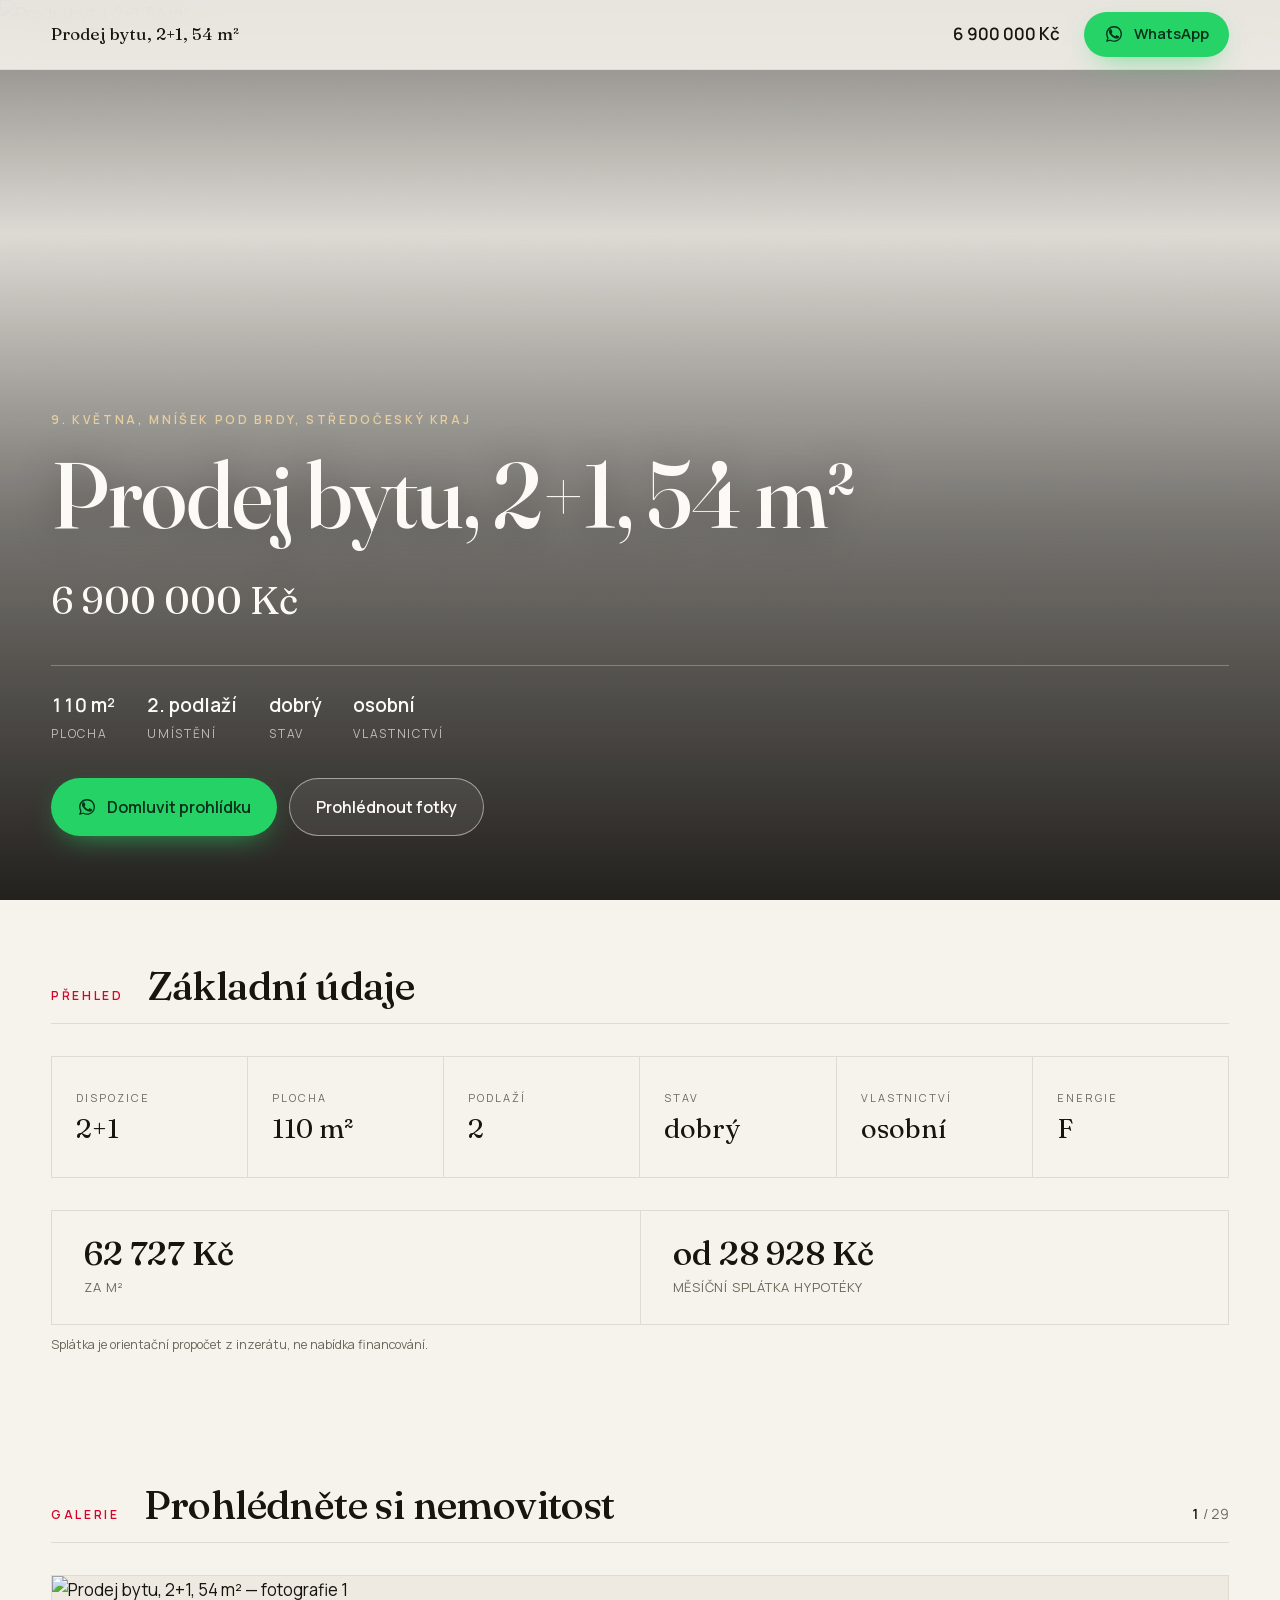
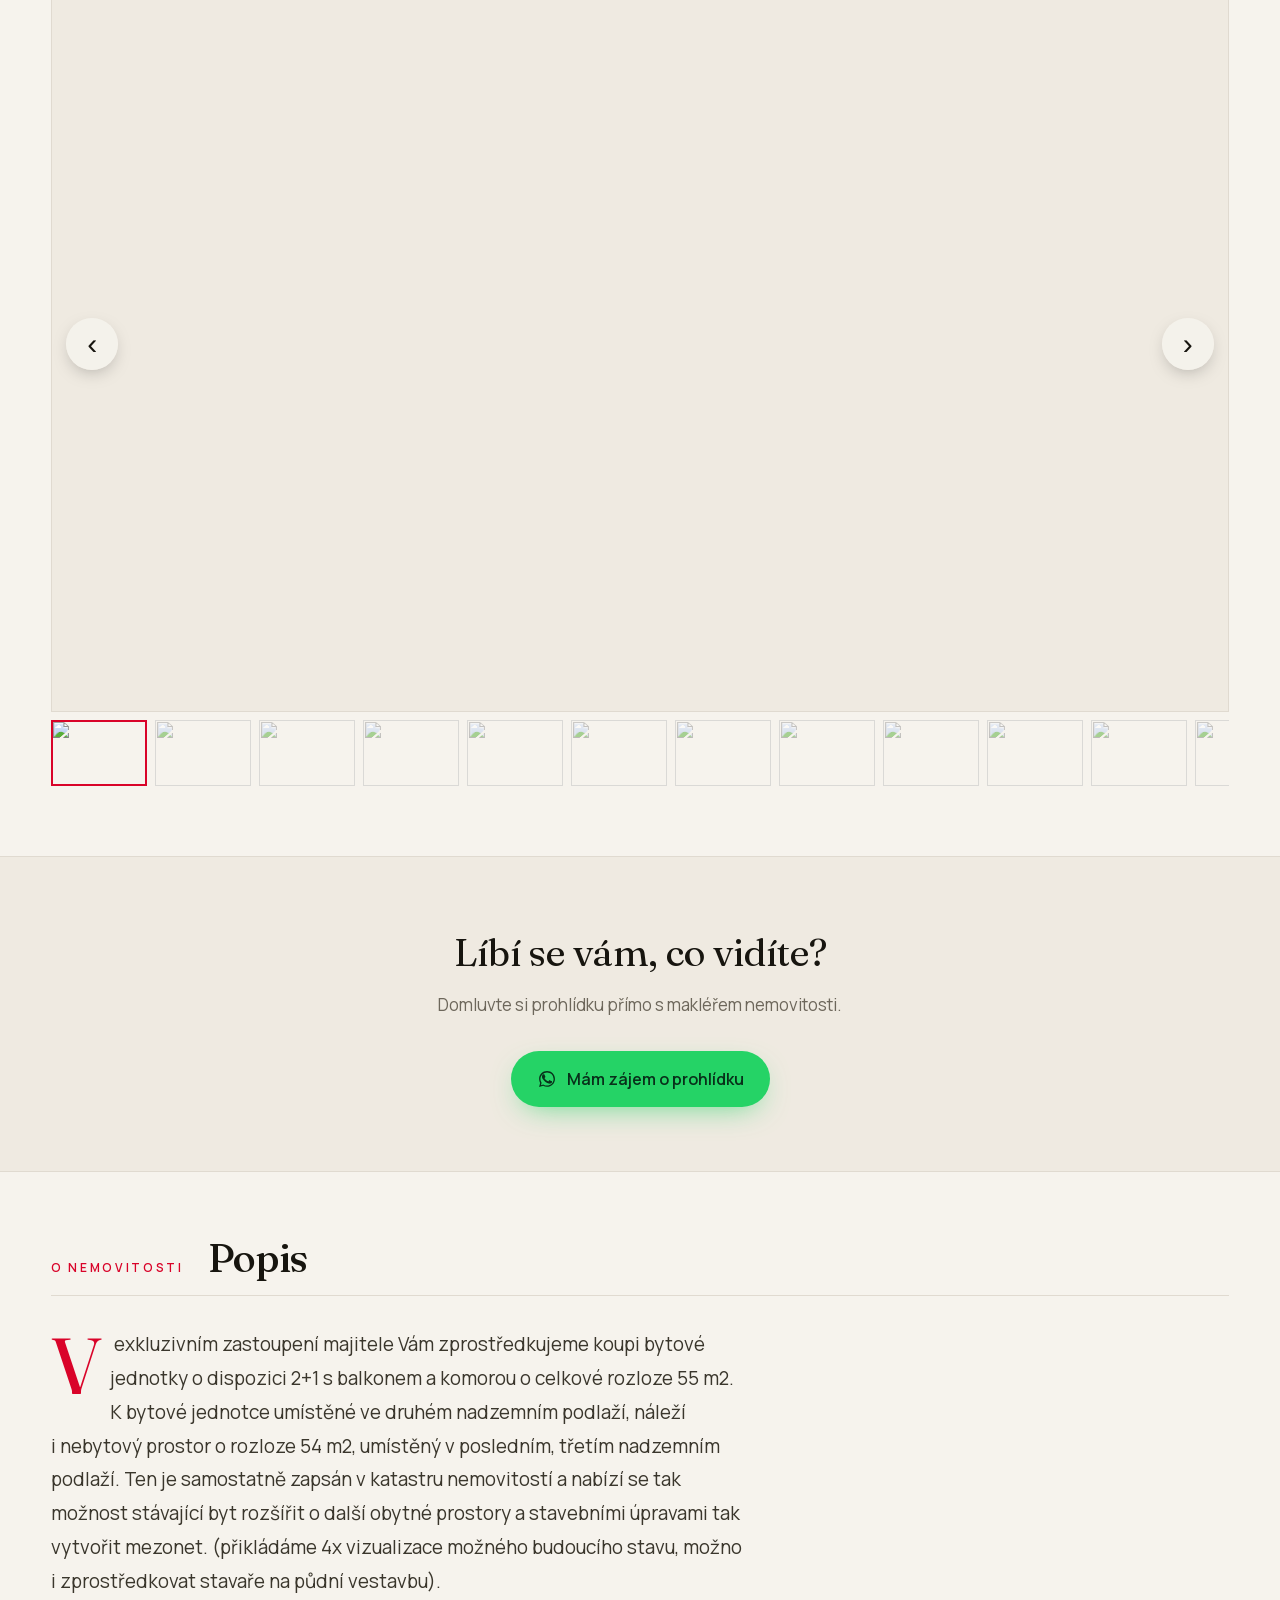
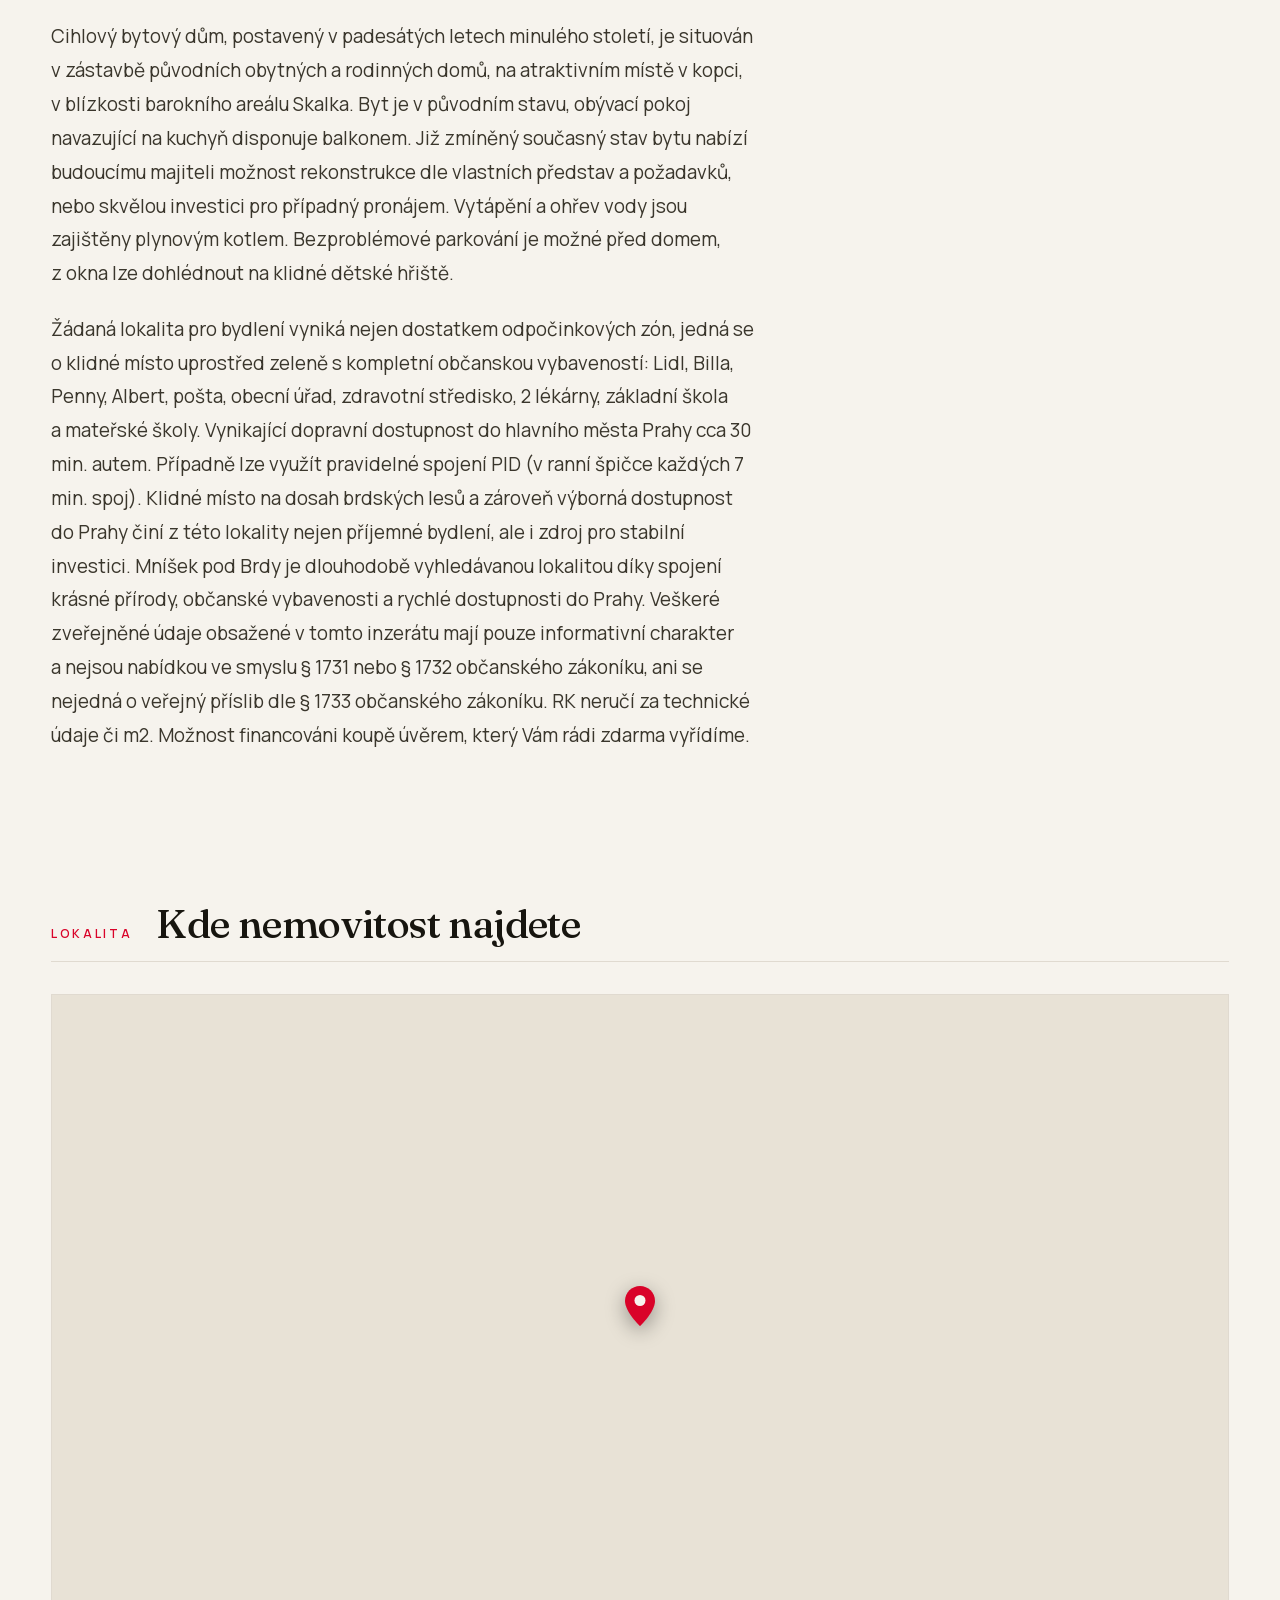
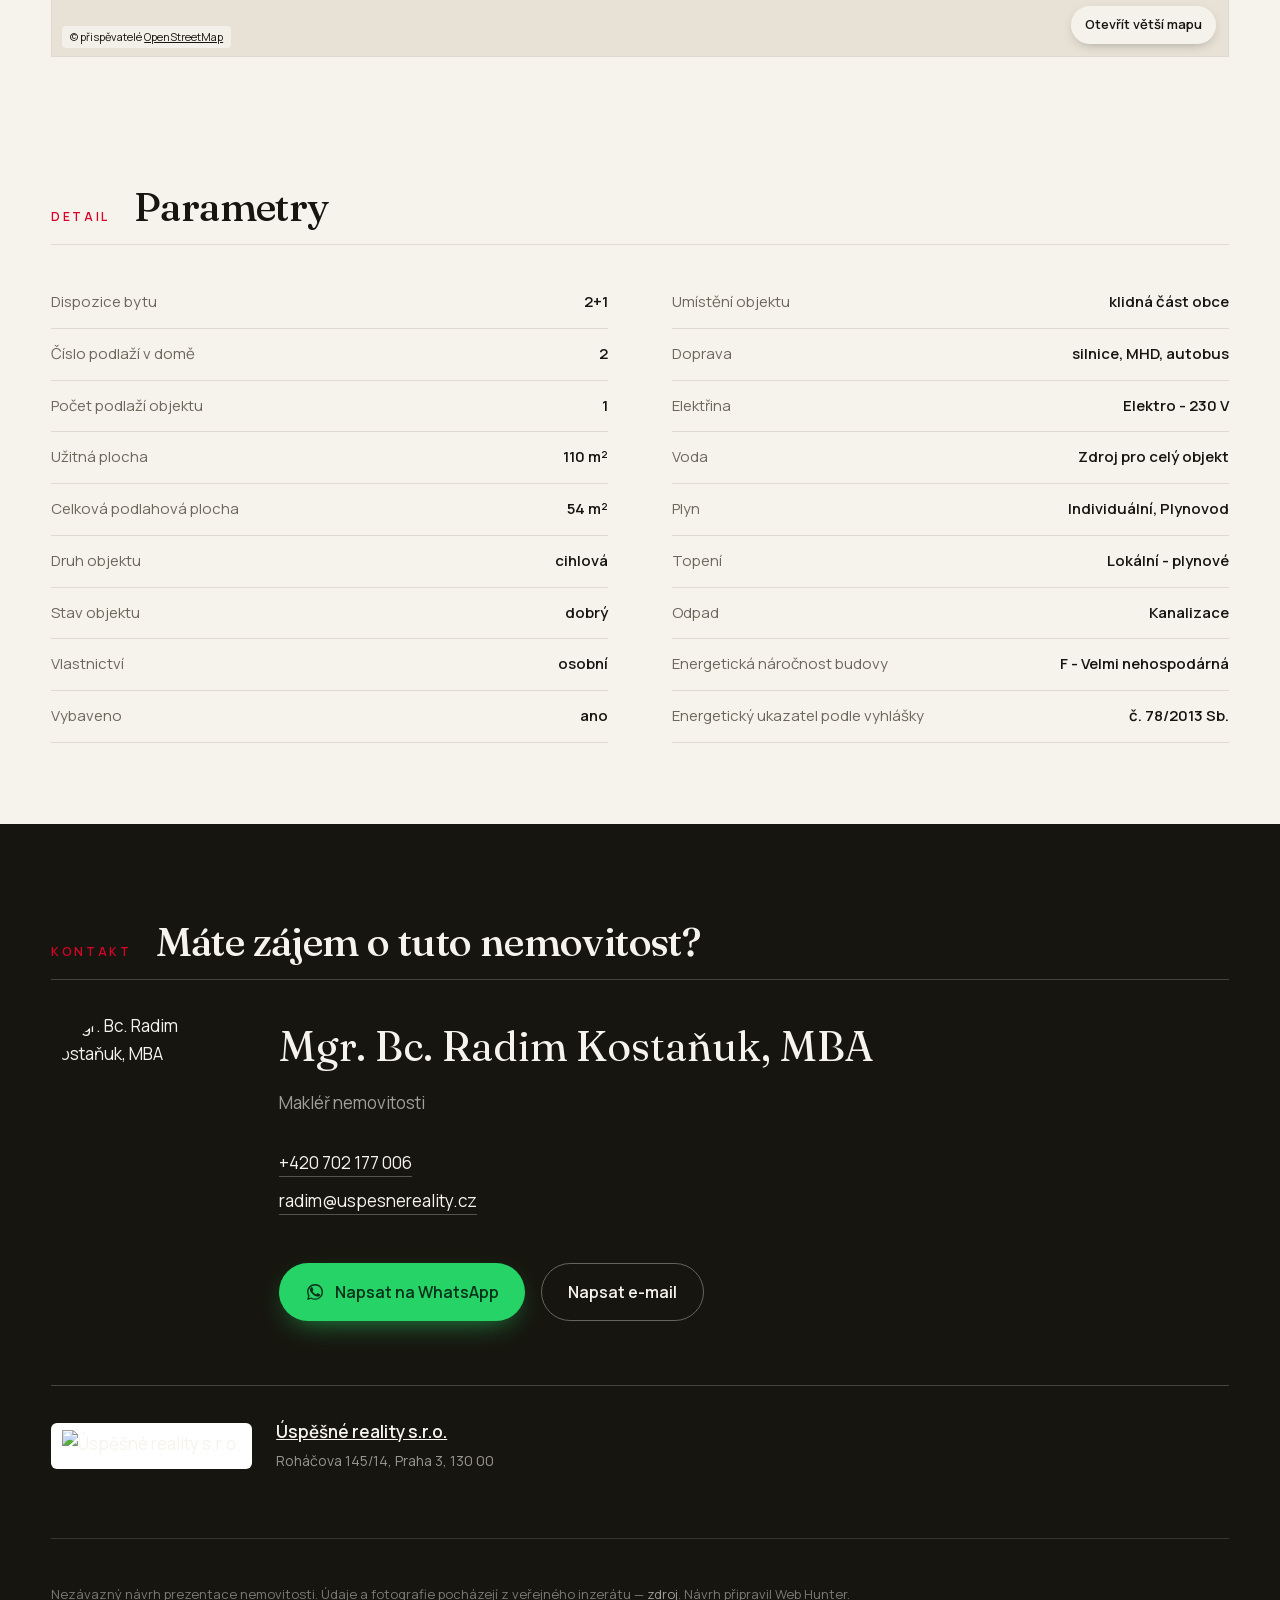
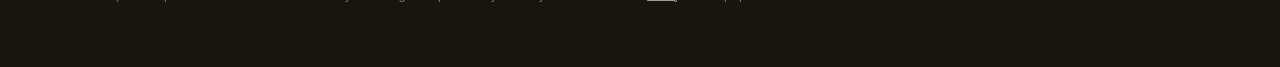
==== commit 6de6bf29: "deploy" ====
--- a/prodej-bytu-2-1-54-m2-8612311/index.html
+++ b/prodej-bytu-2-1-54-m2-8612311/index.html
@@ -2,7 +2,7 @@
 <html lang="cs"><head>
 <meta charset="utf-8">
 <meta name="viewport" content="width=device-width,initial-scale=1">
-<title>Prodej bytu, 2+1, 54 m² — 9. května, Mníšek pod Brdy, Praha-západ</title>
+<title>Prodej bytu, 2+1, 54 m² — 9. května, Mníšek pod Brdy, Středočeský kraj</title>
 <meta name="description" content="V exkluzivním zastoupení majitele Vám zprostředkujeme koupi bytové jednotky o dispozici 2+1 s balkonem a komorou o celkové rozloze 55 m2. K bytové jednotce um">
 <meta property="og:title" content="Prodej bytu, 2+1, 54 m²">
 <meta property="og:description" content="V exkluzivním zastoupení majitele Vám zprostředkujeme koupi bytové jednotky o dispozici 2+1 s balkonem a komorou o celkové rozloze 55 m2. K bytové jednotce um">
@@ -14,7 +14,7 @@
 <meta name="twitter:title" content="Prodej bytu, 2+1, 54 m²">
 <meta name="twitter:description" content="V exkluzivním zastoupení majitele Vám zprostředkujeme koupi bytové jednotky o dispozici 2+1 s balkonem a komorou o celkové rozloze 55 m2. K bytové jednotce um">
 <meta name="robots" content="noindex">
-<script type="application/ld+json">{"@context":"https://schema.org","@graph":[{"@type":"Apartment","@id":"#nemovitost","name":"Prodej bytu, 2+1, 54 m²","address":{"@type":"PostalAddress","addressCountry":"CZ","streetAddress":"9. května","addressLocality":"Středočeský kraj","addressSubLocality":"Mníšek pod Brdy"},"description":"V exkluzivním zastoupení majitele Vám zprostředkujeme koupi bytové jednotky o dispozici 2+1 s balkonem a komorou o celkové rozloze 55 m2. K bytové jednotce um","photo":["https://st.realitymix.cz/i/66675008/8612311/nab_496396875.jpg","https://st.realitymix.cz/i/66675008/8612311/nab_496396881.jpg","https://st.realitymix.cz/i/66675008/8612311/nab_496396887.jpg","https://st.realitymix.cz/i/66675008/8612311/nab_496396889.jpg","https://st.realitymix.cz/i/66675008/8612311/nab_496396895.jpg","https://st.realitymix.cz/i/66675008/8612311/nab_496396899.jpg","https://st.realitymix.cz/i/66675008/8612311/nab_496396903.jpg","https://st.realitymix.cz/i/66675008/8612311/nab_496396907.jpg","https://st.realitymix.cz/i/66675008/8612311/nab_496396909.jpg","https://st.realitymix.cz/i/66675008/8612311/nab_496396915.jpg","https://st.realitymix.cz/i/66675008/8612311/nab_496396919.jpg","https://st.realitymix.cz/i/66675008/8612311/nab_496396923.jpg"],"floorSize":{"@type":"QuantitativeValue","value":110.0,"unitCode":"MTK"},"numberOfRooms":2,"floorLevel":"2","geo":{"@type":"GeoCoordinates","latitude":49.87275678,"longitude":14.26339394},"additionalProperty":[{"@type":"PropertyValue","name":"Dispozice","value":"2+1"},{"@type":"PropertyValue","name":"Stav objektu","value":"dobrý"},{"@type":"PropertyValue","name":"Vlastnictví","value":"osobní"},{"@type":"PropertyValue","name":"Energetická náročnost","value":"F"},{"@type":"PropertyValue","name":"Typ budovy","value":"cihlová"}],"offers":{"@type":"Offer","price":6900000,"priceCurrency":"CZK","availability":"https://schema.org/InStock","businessFunction":"http://purl.org/goodrelations/v1#Sell","seller":{"@id":"#kancelar"}}},{"@type":"RealEstateAgent","@id":"#kancelar","name":"Úspěšné reality s.r.o.","url":"http://www.uspesnereality.cz","logo":"https://st.realitymix.cz/i/logo/logo66675008.jpg","telephone":"+420702177006","email":"info@uspesnereality.cz","address":"Roháčova 145/14, Praha 3, 130 00"},{"@type":"Person","@id":"#makler","name":"Mgr. Bc. Radim Kostaňuk, MBA","jobTitle":"realitní makléř","telephone":"+420702177006","email":"radim@uspesnereality.cz","image":"https://st.realitymix.cz/i/66675008/makleri/makler_1825711.jpg","worksFor":{"@id":"#kancelar"}},{"@type":"RealEstateListing","name":"Prodej bytu, 2+1, 54 m²","mainEntity":{"@id":"#nemovitost"},"inLanguage":"cs-CZ","description":"V exkluzivním zastoupení majitele Vám zprostředkujeme koupi bytové jednotky o dispozici 2+1 s balkonem a komorou o celkové rozloze 55 m2. K bytové jednotce um","primaryImageOfPage":"https://st.realitymix.cz/i/66675008/8612311/nab_496396875.jpg","datePosted":"2026-09-16"}]}</script>
+<script type="application/ld+json">{"@context":"https://schema.org","@graph":[{"@type":"Apartment","@id":"#nemovitost","name":"Prodej bytu, 2+1, 54 m²","address":{"@type":"PostalAddress","addressCountry":"CZ","streetAddress":"9. května","addressLocality":"Mníšek pod Brdy","addressRegion":"Středočeský kraj"},"description":"V exkluzivním zastoupení majitele Vám zprostředkujeme koupi bytové jednotky o dispozici 2+1 s balkonem a komorou o celkové rozloze 55 m2. K bytové jednotce um","photo":["https://st.realitymix.cz/i/66675008/8612311/nab_496396875.jpg","https://st.realitymix.cz/i/66675008/8612311/nab_496396881.jpg","https://st.realitymix.cz/i/66675008/8612311/nab_496396887.jpg","https://st.realitymix.cz/i/66675008/8612311/nab_496396889.jpg","https://st.realitymix.cz/i/66675008/8612311/nab_496396895.jpg","https://st.realitymix.cz/i/66675008/8612311/nab_496396899.jpg","https://st.realitymix.cz/i/66675008/8612311/nab_496396903.jpg","https://st.realitymix.cz/i/66675008/8612311/nab_496396907.jpg","https://st.realitymix.cz/i/66675008/8612311/nab_496396909.jpg","https://st.realitymix.cz/i/66675008/8612311/nab_496396915.jpg","https://st.realitymix.cz/i/66675008/8612311/nab_496396919.jpg","https://st.realitymix.cz/i/66675008/8612311/nab_496396923.jpg"],"floorSize":{"@type":"QuantitativeValue","value":110.0,"unitCode":"MTK"},"numberOfRooms":2,"floorLevel":"2","geo":{"@type":"GeoCoordinates","latitude":49.87275678,"longitude":14.26339394},"additionalProperty":[{"@type":"PropertyValue","name":"Dispozice","value":"2+1"},{"@type":"PropertyValue","name":"Stav objektu","value":"dobrý"},{"@type":"PropertyValue","name":"Vlastnictví","value":"osobní"},{"@type":"PropertyValue","name":"Energetická náročnost","value":"F"},{"@type":"PropertyValue","name":"Typ budovy","value":"cihlová"}],"offers":{"@type":"Offer","price":6900000,"priceCurrency":"CZK","availability":"https://schema.org/InStock","businessFunction":"http://purl.org/goodrelations/v1#Sell","seller":{"@id":"#kancelar"}}},{"@type":"RealEstateAgent","@id":"#kancelar","name":"Úspěšné reality s.r.o.","url":"http://www.uspesnereality.cz","logo":"https://st.realitymix.cz/i/logo/logo66675008.jpg","telephone":"+420702177006","email":"info@uspesnereality.cz","address":"Roháčova 145/14, Praha 3, 130 00"},{"@type":"Person","@id":"#makler","name":"Mgr. Bc. Radim Kostaňuk, MBA","jobTitle":"realitní makléř","telephone":"+420702177006","email":"radim@uspesnereality.cz","image":"https://st.realitymix.cz/i/66675008/makleri/makler_1825711.jpg","worksFor":{"@id":"#kancelar"}},{"@type":"RealEstateListing","name":"Prodej bytu, 2+1, 54 m²","mainEntity":{"@id":"#nemovitost"},"inLanguage":"cs-CZ","description":"V exkluzivním zastoupení majitele Vám zprostředkujeme koupi bytové jednotky o dispozici 2+1 s balkonem a komorou o celkové rozloze 55 m2. K bytové jednotce um","primaryImageOfPage":"https://st.realitymix.cz/i/66675008/8612311/nab_496396875.jpg","datePosted":"2026-09-16"}]}</script>
 <link rel="preload" href="../assets/fonts/Fraunces-latin-ext.woff2" as="font" type="font/woff2" crossorigin>
 <link rel="stylesheet" href="../assets/style.css">
 <style>:root{--accent:#d90329;--accent-deep:#7e0218}</style>
@@ -23,11 +23,12 @@
 <div class="bar"><div class="bar__in">
   <span class="bar__t">Prodej bytu, 2+1, 54 m²</span>
   <span class="bar__p">6 900 000 Kč</span>
+  
   <a class="btn btn--wa" href="https://wa.me/420702177006?text=Dobr%C3%BD%20den%2C%20m%C3%A1m%20z%C3%A1jem%20o%20nemovitost%20Prodej%20bytu%2C%202%2B1%2C%2054%20m%C2%B2%20%E2%80%93%20Mn%C3%AD%C5%A1ek%20pod%20Brdy.%20M%C5%AF%C5%BEeme%20se%20domluvit%20na%20prohl%C3%ADdce%3F" target="_blank" rel="noopener"><svg viewBox="0 0 24 24" aria-hidden="true"><path d="M17.47 14.38c-.3-.15-1.76-.87-2.03-.97-.27-.1-.47-.15-.67.15-.2.3-.77.96-.94 1.16-.17.2-.35.22-.65.07-.3-.15-1.26-.46-2.4-1.48-.89-.79-1.49-1.77-1.66-2.07-.17-.3-.02-.46.13-.61.13-.13.3-.35.45-.52.15-.17.2-.3.3-.5.1-.2.05-.37-.02-.52-.08-.15-.67-1.61-.92-2.21-.24-.58-.49-.5-.67-.51h-.57c-.2 0-.52.07-.79.37-.27.3-1.04 1.02-1.04 2.48s1.06 2.88 1.21 3.08c.15.2 2.1 3.2 5.08 4.49.71.3 1.26.49 1.69.63.71.22 1.36.19 1.87.12.57-.09 1.76-.72 2.01-1.41.25-.7.25-1.29.17-1.42-.07-.13-.27-.2-.57-.35z"/><path d="M12.04 2.5C6.79 2.5 2.52 6.77 2.52 12c0 1.68.44 3.32 1.28 4.76L2.5 21.5l4.87-1.27a9.47 9.47 0 0 0 4.66 1.21h.01c5.25 0 9.52-4.27 9.52-9.5 0-5.23-4.27-9.5-9.52-9.5zm0 17.4h-.01a7.9 7.9 0 0 1-4.02-1.1l-.29-.17-2.99.78.8-2.91-.19-.3a7.86 7.86 0 0 1-1.21-4.2c0-4.35 3.55-7.9 7.91-7.9 2.11 0 4.1.83 5.59 2.32a7.84 7.84 0 0 1 2.32 5.59c0 4.35-3.55 7.89-7.91 7.89z"/></svg>WhatsApp</a>
 </div></div>
 
 <header class="hero"><div class="hero__media"><img src="https://st.realitymix.cz/i/66675008/8612311/nab_496396875.jpg" alt="Prodej bytu, 2+1, 54 m²" fetchpriority="high" decoding="async"></div><div class="shell hero__in">
-  <p class="eyebrow">9. května, Mníšek pod Brdy, Praha-západ</p>
+  <p class="eyebrow">9. května, Mníšek pod Brdy, Středočeský kraj</p>
   <h1>Prodej bytu, 2+1, 54 m²</h1>
   <span class="hero__price">6 900 000 Kč</span>
   <ul class="hero__facts"><li><b>110 m²</b><span>plocha</span></li><li><b>2. podlaží</b><span>umístění</span></li><li><b>dobrý</b><span>stav</span></li><li><b>osobní</b><span>vlastnictví</span></li></ul>
@@ -75,6 +76,7 @@
 <section id="parametry" class="rv"><div class="shell">
 <div class="sec-h"><span class="eyebrow">Detail</span><h2>Parametry</h2></div>
 <dl class="params"><div><dt>Dispozice bytu</dt><dd>2+1</dd></div><div><dt>Číslo podlaží v domě</dt><dd>2</dd></div><div><dt>Počet podlaží objektu</dt><dd>1</dd></div><div><dt>Užitná plocha</dt><dd>110 m²</dd></div><div><dt>Celková podlahová plocha</dt><dd>54 m²</dd></div><div><dt>Druh objektu</dt><dd>cihlová</dd></div><div><dt>Stav objektu</dt><dd>dobrý</dd></div><div><dt>Vlastnictví</dt><dd>osobní</dd></div><div><dt>Vybaveno</dt><dd>ano</dd></div><div><dt>Umístění objektu</dt><dd>klidná část obce</dd></div><div><dt>Doprava</dt><dd>silnice, MHD, autobus</dd></div><div><dt>Elektřina</dt><dd>Elektro - 230 V</dd></div><div><dt>Voda</dt><dd>Zdroj pro celý objekt</dd></div><div><dt>Plyn</dt><dd>Individuální, Plynovod</dd></div><div><dt>Topení</dt><dd>Lokální - plynové</dd></div><div><dt>Odpad</dt><dd>Kanalizace</dd></div><div><dt>Energetická náročnost budovy</dt><dd>F - Velmi nehospodárná</dd></div><div><dt>Energetický ukazatel podle vyhlášky</dt><dd>č. 78/2013 Sb.</dd></div></dl></div></section>
+
 <section id="kontakt" class="contact"><div class="shell rv">
 <div class="sec-h"><span class="eyebrow">Kontakt</span><h2>Máte zájem o tuto nemovitost?</h2></div>
 <div class="agent"><img class="agent__photo" src="https://st.realitymix.cz/i/66675008/makleri/makler_1825711.jpg" alt="Mgr. Bc. Radim Kostaňuk, MBA" loading="lazy"><div>
@@ -86,9 +88,7 @@
 </main>
 
 <footer><div class="shell">
-  <p>Nezávazný návrh prezentace nemovitosti. Údaje a fotografie pocházejí
-  z veřejného inzerátu — <a href="https://realitymix.cz/detail/mnisek-pod-brdy/prodej-bytu-2-1-s-balkonem-a-nebytovym-prostorem-54-m2-8612311.html" target="_blank" rel="noopener">zdroj</a>.
-  Návrh připravil Web Hunter.</p>
+  <p>Nezávazný návrh prezentace nemovitosti. Údaje a fotografie pocházejí z veřejného inzerátu — <a href="https://realitymix.cz/detail/mnisek-pod-brdy/prodej-bytu-2-1-s-balkonem-a-nebytovym-prostorem-54-m2-8612311.html" target="_blank" rel="noopener">zdroj</a>. Návrh připravil Web Hunter.</p>
 </div></footer>
 
 
--- a/assets/style.css
+++ b/assets/style.css
@@ -89,6 +89,12 @@
   white-space:nowrap;overflow:hidden;text-overflow:ellipsis}
 .bar__p{font-variant-numeric:tabular-nums;font-weight:600;white-space:nowrap}
 @media(max-width:700px){.bar__p{display:none}}
+.bar__soc{display:flex;align-items:center;justify-content:center;width:34px;height:34px;
+  border-radius:50%;border:1px solid var(--line);color:var(--ink-soft);flex:0 0 auto;
+  transition:border-color .2s,color .2s}
+.bar__soc svg{width:18px;height:18px}
+.bar__soc:hover{border-color:var(--ink);color:var(--ink)}
+@media(max-width:520px){.bar__soc{display:none}}
 
 /* --------------------------------------------------------------- sekce */
 section{padding:clamp(var(--s5),5vw,var(--s6)) 0;scroll-margin-top:76px}
